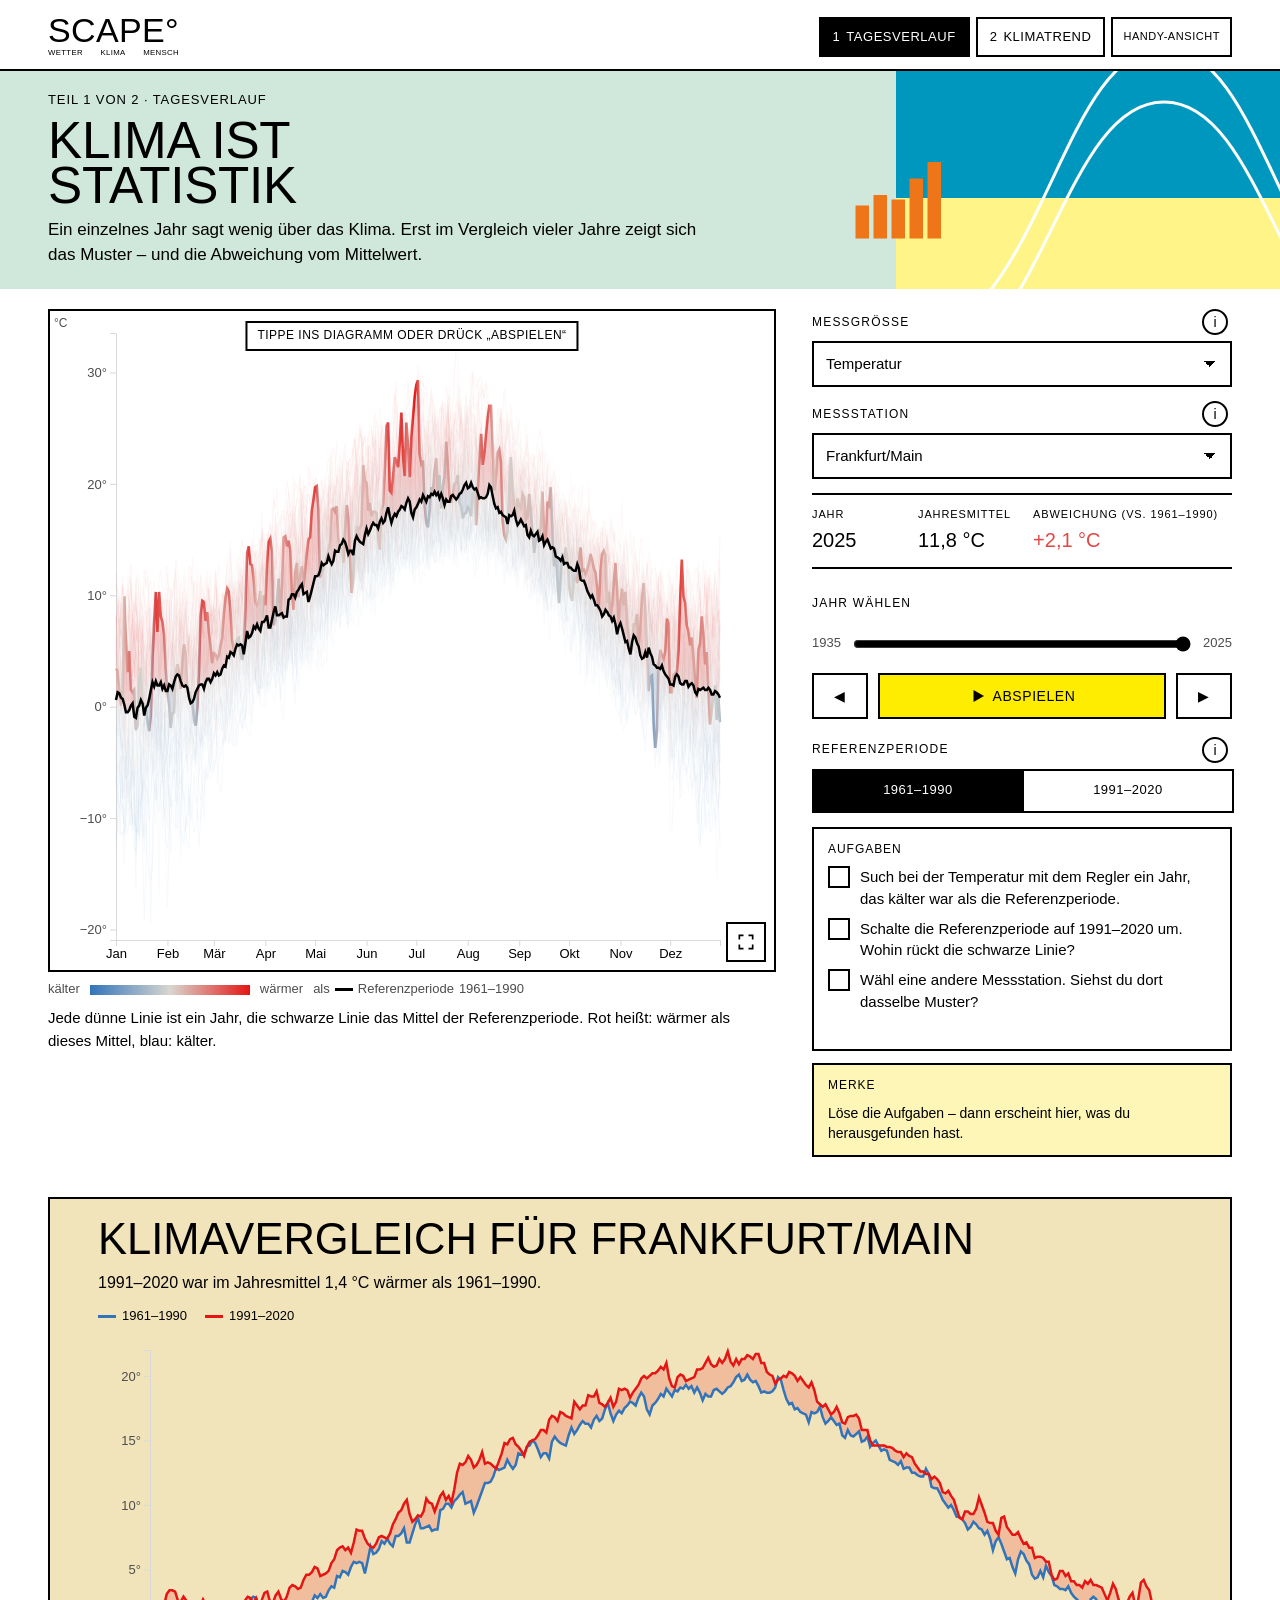
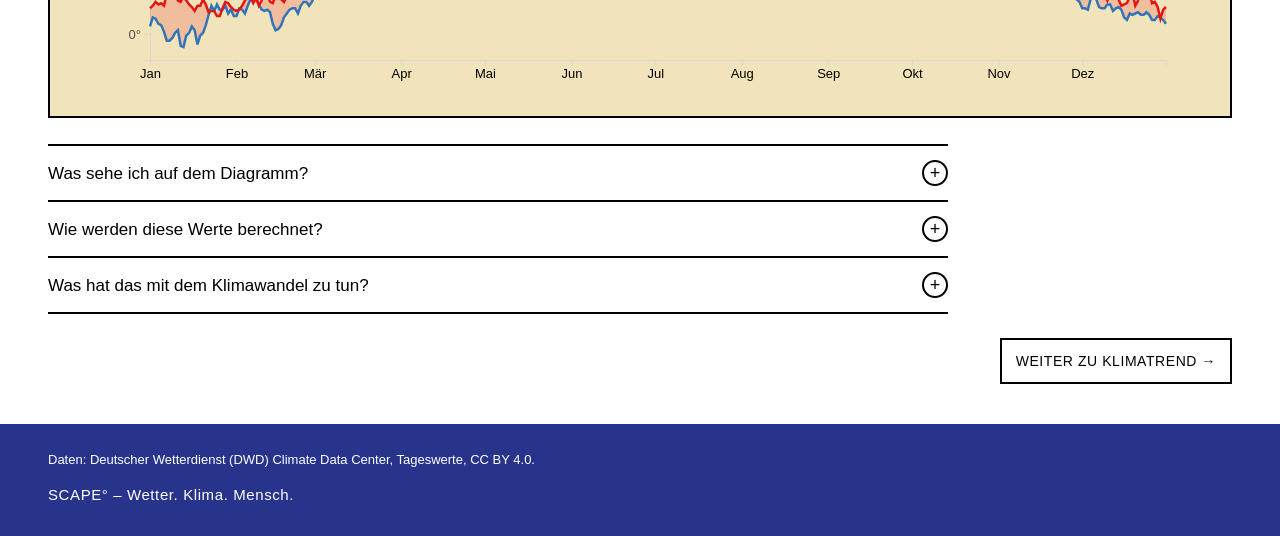
==== docs/index.html @ 887bcc73 "Klima ist Statistik: shared SCAPE° kit, poster site, tasks + Merke, info notes - poster-site skeleto" ====
<!DOCTYPE html>
<html lang="de">
<head>
<meta charset="UTF-8">
<meta name="viewport" content="width=device-width, initial-scale=1, viewport-fit=cover">
<title data-t="daily.pageTitle">Klima ist Statistik</title>
<meta name="description" content="">
<!-- Structure only. Design: theme/ · texts: content/texts.de.js · layout: css/ · behaviour: js/ -->
<script src="js/view.js" data-app="klimastatistik"></script>
<link rel="stylesheet" href="theme/theme.css">
<link rel="stylesheet" href="css/kit.css">
<link rel="stylesheet" href="css/app.css">
</head>
<body>

<header class="top">
  <a class="logo" href="index.html" data-brand="logo"></a>
  <div class="top-right">
    <nav class="nav" data-t-aria="nav.ariaLabel">
      <a href="index.html" aria-current="page"><span class="num">1</span><span data-t="nav.daily"></span></a>
      <a href="trend.html"><span class="num">2</span><span data-t="nav.trend"></span></a>
    </nav>
    <button type="button" class="view-toggle"></button>
  </div>
</header>

<div class="poster small">
  <div class="f f1"></div><div class="f f2"></div><div class="f f3"></div>
  <svg class="l2" viewBox="0 0 120 120" aria-hidden="true">
    <rect x="6" y="70" width="18" height="44" fill="currentColor"/><rect x="30" y="56" width="18" height="58" fill="currentColor"/>
    <rect x="54" y="62" width="18" height="52" fill="currentColor"/><rect x="78" y="34" width="18" height="80" fill="currentColor"/>
    <rect x="102" y="12" width="18" height="102" fill="currentColor"/>
  </svg>
  <svg class="l3" viewBox="0 0 400 400" aria-hidden="true">
    <path d="M0,330 C110,330 120,120 200,120 C280,120 290,330 400,330"/>
    <path d="M0,300 C110,300 120,80 200,80 C280,80 290,300 400,300"/>
  </svg>
  <div class="poster-text">
    <p class="kicker" data-t="daily.kicker"></p>
    <h1 class="headline" data-t-html="daily.headline"></h1>
    <p class="lead" data-t="daily.lead"></p>
  </div>
</div>

<main class="page">
  <div class="lab">
    <div class="lab-pre">
      <div class="field">
        <div class="field-head">
          <label for="variable-select" class="section-label" data-t="pickers.variable"></label>
          <button type="button" class="info" aria-controls="variable-note" data-t-aria="pickers.variableInfoAria"></button>
        </div>
        <select id="variable-select" class="select">
          <option value="temperature" data-t="variables.temperature.label"></option>
          <option value="precipitation" data-t="variables.precipitation.label"></option>
          <option value="sunshine" data-t="variables.sunshine.label"></option>
        </select>
        <div class="info-note" id="variable-note" hidden></div>
      </div>
      <div class="field">
        <div class="field-head">
          <label for="station-select" class="section-label" data-t="pickers.station"></label>
          <button type="button" class="info" aria-controls="station-note" data-t-aria="pickers.stationInfoAria"></button>
        </div>
        <select id="station-select" class="select"></select>
        <div class="info-note" id="station-note" hidden></div>
      </div>

      <div class="readout-grid" aria-live="polite">
        <div><span data-t="daily.year"></span><b id="deviation-year">–</b></div>
        <div><span id="stat-label-mean"></span><b id="deviation-mean">–</b></div>
        <div><span><span data-t="daily.deviation"></span> <span id="deviation-period-label"></span></span><b id="deviation-value">–</b></div>
      </div>
    </div>

    <div class="lab-stage">
      <div class="stage-frame chart-frame" id="stage-frame">
        <svg id="chart" class="chart" role="img"></svg>
        <svg id="chart-bar" class="chart" role="img" hidden></svg>
        <div id="tooltip" class="tooltip" hidden></div>
        <p class="load-error" id="load-error" hidden data-t="loadError"></p>
      </div>
      <div class="legend-row" id="colorbar-row" aria-hidden="true">
        <span class="legend-label" id="legend-label-cold"></span>
        <svg id="legend-gradient" width="160" height="10"></svg>
        <span class="legend-label" id="legend-label-warm"></span>
        <span class="legend-vs">
          <span data-t="daily.legendVs"></span> <span class="line-swatch"></span>
          <span data-t="daily.legendReference"></span> <span id="colorbar-period-label"></span>
        </span>
      </div>
      <div class="legend-row" id="bar-legend-row" aria-hidden="true" hidden>
        <span class="legend-item"><span class="swatch-box" id="bar-legend-year-swatch"></span><span id="bar-legend-year-label"></span></span>
        <span class="legend-item"><span class="swatch-box" id="bar-legend-period-swatch"></span><span id="bar-legend-period-label"></span></span>
      </div>
      <p class="hint" id="chart-hint"></p>
    </div>

    <div class="lab-post">
      <div class="section-label" data-t="timeline.label"></div>
      <div class="timeline">
        <span class="year-bound" id="timeline-year-start">–</span>
        <input type="range" id="year-slider" class="year-slider" min="0" max="0" value="0" step="1" data-t-aria="timeline.sliderAria">
        <span class="year-bound" id="timeline-year-end">–</span>
      </div>
      <div class="btn-row transport">
        <button type="button" class="btn step" id="prev-year-btn" data-t-aria="timeline.prevAria">&#9664;</button>
        <button type="button" class="btn primary play" id="play-btn" data-t-aria="timeline.playAria">
          <svg class="i-play" viewBox="0 0 24 24" aria-hidden="true"><path d="M6 4l14 8-14 8V4z" fill="currentColor"/></svg>
          <svg class="i-stop" viewBox="0 0 24 24" aria-hidden="true"><rect x="6" y="6" width="12" height="12" fill="currentColor"/></svg>
          <span id="play-label" data-t="timeline.play"></span>
        </button>
        <button type="button" class="btn step" id="next-year-btn" data-t-aria="timeline.nextAria">&#9654;</button>
      </div>

      <div class="field">
        <div class="field-head">
          <span class="section-label" data-t="common.referencePeriodLabel"></span>
          <button type="button" class="info" aria-controls="period-note" data-t-aria="common.periodInfoAria"></button>
        </div>
        <div class="seg" id="legend-periods"></div>
        <div class="info-note" id="period-note" hidden data-t-html="common.periodInfo"></div>
      </div>

      <div class="tasks" id="daily-tasks">
        <h3 data-t="daily.tasks.title"></h3>
        <ul>
          <li data-task="cold"><span class="box"></span><span data-t="daily.tasks.cold"></span></li>
          <li data-task="period"><span class="box"></span><span data-t="daily.tasks.period"></span></li>
          <li data-task="station"><span class="box"></span><span data-t="daily.tasks.station"></span></li>
        </ul>
        <p class="status" id="task-status" aria-live="polite"></p>
      </div>
      <div class="merke locked" data-for="daily-tasks">
        <h3 data-t="daily.merke.title"></h3>
        <p data-t="daily.merke.text"></p>
        <span class="locked-note"></span>
      </div>
    </div>
  </div>

  <section class="compare" id="compare">
    <h2 class="h2-short" id="compare-title" data-t="daily.compareTitleDefault"></h2>
    <p class="compare-headline" id="compare-headline"></p>
    <div class="compare-legend" id="compare-legend"></div>
    <svg class="compare-chart" id="compare-chart" role="img" data-t-aria="daily.compareAria"></svg>
  </section>

  <div class="topics">
    <details class="topic"><summary data-t="common.topics.chartTitle"></summary><div class="topic-body" id="topic-chart"></div></details>
    <details class="topic"><summary data-t="common.topics.calcTitle"></summary><div class="topic-body" id="topic-calc"></div></details>
    <details class="topic"><summary data-t="common.topics.climateTitle"></summary><div class="topic-body" id="topic-climate"></div></details>
  </div>

  <div class="next-part"><a class="btn" href="trend.html" data-t="daily.next"></a></div>
</main>

<footer class="foot">
  <p class="sources" data-t="sources"></p>
  <p class="brand-line" data-brand="line"></p>
</footer>

<script src="theme/theme.js"></script>
<script src="content/texts.de.js"></script>
<script src="js/texts.js"></script>
<script src="js/brand.js"></script>
<script src="js/kit.js"></script>
<script src="js/vendor/d3.v7.min.js"></script>
<script src="js/shared.js"></script>
<script src="js/variable-config.js"></script>
<script src="js/spaghetti-plot.js"></script>
<script src="js/monthly-bar-plot.js"></script>
<script src="js/main.js"></script>
</body>
</html>
---- docs/theme/theme.css ----
/* =========================================================================
   THEME – everything that makes this app look like SCAPE°.
   css/kit.css and css/app.css only use the custom properties defined here,
   so another institution changes this file (plus theme.js) and nothing else.

   SCAPE° corporate design (Bureau Mitte), in short:
   * Founders Grotesk only. Headlines very large, light, in caps; labels
     medium weight in caps; running text regular, mixed case.
   * Palette colours only. Strong tones always next to pastels. Text black,
     white on dark fields.
   * Flat: hard-edged rectangular colour fields, no rounded rectangles,
     no shadows, no gradients. Circles and pills belong to the shape
     vocabulary and may be used.
   ========================================================================= */

/* Founders Grotesk (Klim Type Foundry) is commercial and not shipped. It is
   used when installed on the device; otherwise the system fallback applies. */
@font-face { font-family: "Founders Grotesk"; src: local("Founders Grotesk Light"), local("FoundersGrotesk-Light"); font-weight: 300; font-display: swap; }
@font-face { font-family: "Founders Grotesk"; src: local("Founders Grotesk Regular"), local("FoundersGrotesk-Regular"); font-weight: 400; font-display: swap; }
@font-face { font-family: "Founders Grotesk"; src: local("Founders Grotesk Medium"), local("FoundersGrotesk-Medium"); font-weight: 500; font-display: swap; }

:root {
  /* ---- Type ------------------------------------------------------------ */
  --font: "Founders Grotesk", "Helvetica Neue", Inter, Arial, sans-serif;
  --fw-light: 300;      /* big headlines, big numbers, wordmark */
  --fw-regular: 400;    /* running text */
  --fw-medium: 500;     /* labels, buttons, small caps headings, emphasis */
  --caps: uppercase;    /* headlines and labels; "none" for a brand without caps */

  /* ---- Palette (scape-corporate-design, section 4) --------------------- */
  --c-black: #000000;   --c-white: #FFFFFF;
  --c-olive: #726B1E;   --c-sand: #D4BFA3;
  --c-gold: #E09F00;    --c-amber: #F59E24;   --c-yellow: #FFE547;
  --c-yellow-strong: #FFD500;  --c-yellow-bright: #FFED00;  --c-yellow-pastel: #FFF487;  --c-yellow-pale: #FDF6B7;
  --c-rust: #D55117;    --c-orange: #EE7518;  --c-salmon: #EF887F;
  --c-pink: #F8E1E6;    --c-cream: #F2E4BA;
  --c-red: #E41513;     --c-red-2: #E8472E;
  --c-purple: #442683;  --c-purple-2: #523E91; --c-lavender: #E0E5F5; --c-lilac: #C5B8DB;
  --c-green-strong: #00983A; --c-green: #62BA91; --c-green-pale: #B0D8C0;
  --c-mint: #CFE6CE;    --c-pale-green: #D0E8DC;
  --c-cyan: #0097BE;    --c-cyan-2: #44ABCC;  --c-cyan-3: #80C0DA;
  --c-petrol: #1F6C8E;  --c-teal: #007B73;    --c-grey: #AEC4C2;
  --c-navy: #28348B;    --c-blue: #0253A0;    --c-blue-2: #3274BA;
  --c-blue-pale: #98B8DD; --c-ice: #D4EDF8;

  /* ---- Roles ----------------------------------------------------------- */
  --ink: var(--c-black);          /* text, outlines */
  --ink-inverse: var(--c-white);  /* text on dark fields */
  --ink-muted: #4d4d4d;           /* secondary text (8.4:1 on white) */
  --paper: var(--c-white);        /* page background */
  --line: var(--c-black);         /* borders of buttons, cards, frames */
  --line-width: 2px;
  --rule-soft: #d9d9d9;           /* grid lines and axes inside charts only */
  --primary: var(--c-yellow-bright); /* THE main action button */
  --primary-ink: var(--c-black);
  --active: var(--c-black);       /* selected / switched-on state */
  --active-ink: var(--c-white);
  --accent: var(--c-orange);      /* decoration of the current part */
  --accent-pale: var(--c-yellow-pastel); /* hover */
  --merke: var(--c-yellow-pale);  /* "Merke" box */
  --focus: var(--c-cyan);         /* keyboard focus ring */
  --stage-bg: var(--c-cream);     /* behind simulations */

  /* Poster header (CD "Gestaltungsebenen"): background field, two fields on
     the right, a small solid shape and a large cropped outline. Each app
     overrides these with its own signature combination. */
  --f1: var(--c-yellow-pastel);
  --f2: var(--c-orange);
  --f3: var(--c-navy);
  --shape: var(--c-green);
  --outline: var(--c-pink);

  /* Footer */
  --foot-bg: var(--c-navy);
  --foot-ink: var(--c-white);

  /* Shape */
  --radius: 0;                    /* no rounded rectangles in the CD */
  --tap: 44px;                    /* minimum touch target */
}

/* ---- Wordmark ------------------------------------------------------------
   "SCAPE°" with the subtitle spread over the full width of the word.
   The markup comes from theme.js (brand.logoHtml). */
.logo { display: inline-flex; flex-direction: column; color: var(--ink); text-decoration: none; line-height: 1; }
.logo-word { font-family: var(--font); font-weight: var(--fw-light); font-size: var(--logo-size, 40px); letter-spacing: .01em; line-height: .85; white-space: nowrap; }
.logo-sub { display: flex; justify-content: space-between; gap: .5em; margin-top: calc(var(--logo-size, 40px) * .13); font-family: var(--font); font-weight: var(--fw-medium); font-size: calc(var(--logo-size, 40px) * .23); letter-spacing: .04em; text-transform: uppercase; }

/* ---- Klima ist Statistik ---------------------------------------------------- */
:root {
  /* signature combination: pale green, cyan, yellow pastel, orange shape, white outline */
  --f1: var(--c-pale-green); --f2: var(--c-cyan); --f3: var(--c-yellow-pastel);
  --shape: var(--c-orange); --outline: var(--c-white);
  --stage-bg: var(--c-white);          /* behind the charts */
  --panel: var(--c-cream);             /* period comparison section */
  --tooltip-bg: var(--c-black);        /* chart tooltips */
  --tooltip-ink: var(--c-white);
  --tooltip-cold: var(--c-blue-pale);  /* "coldest / least" line in day tooltips */
  --tooltip-warm: var(--c-salmon);     /* "warmest / most" line in day tooltips */
}
---- docs/css/kit.css ----
/* =========================================================================
   SCAPE° app kit – the shared skeleton and components of every app
   (style guide: poster site, buttons, info buttons, Merke box, collapsible
   topics, stage with fullscreen button and first-hint badge, layout).
   Uses only variables from theme/theme.css. Identical in every app;
   app-specific layout goes into css/app.css.

   Phone layout is the base; html[data-view="desktop"] (set by js/view.js
   from the screen width or the header toggle) switches to the desktop
   arrangement: interactive left, controls right.
   ========================================================================= */

*, *::before, *::after { box-sizing: border-box; }
html { -webkit-text-size-adjust: 100%; }
body {
  margin: 0; background: var(--paper); color: var(--ink);
  font-family: var(--font); font-weight: var(--fw-regular); font-size: 17px; line-height: 1.45;
  overflow-x: hidden; -webkit-tap-highlight-color: transparent;
}
h1, h2, h3, p { margin: 0; }
b, strong { font-weight: var(--fw-medium); }
a { color: inherit; }
button, input, select { font: inherit; color: inherit; }
[hidden] { display: none !important; }
:focus-visible { outline: 3px solid var(--focus); outline-offset: 2px; }

:root { --gutter: clamp(16px, 4vw, 48px); --head-h: 76px; }

/* ---------- Header (sticky) ---------------------------------------------- */
.top {
  position: sticky; top: 0; z-index: 30;
  display: flex; flex-wrap: wrap; align-items: flex-end; justify-content: space-between; gap: 12px 20px;
  padding: 16px var(--gutter) 12px; background: var(--paper);
  border-bottom: var(--line-width) solid var(--line); --logo-size: 34px;
}
.top-right { display: flex; flex-wrap: wrap; align-items: center; justify-content: flex-end; gap: 6px; }
.nav { display: flex; flex-wrap: wrap; gap: 6px; }
.nav a, .nav button {
  display: inline-flex; align-items: center; min-height: 40px; padding: 6px 12px;
  border: var(--line-width) solid var(--line); border-radius: var(--radius); background: var(--paper);
  text-decoration: none; font-weight: var(--fw-medium); font-size: 13px; letter-spacing: .04em; text-transform: var(--caps);
  cursor: pointer;
}
.nav .num { font-weight: var(--fw-light); margin-right: 6px; }
.nav [aria-current="page"], .nav [aria-current="true"] { background: var(--active); color: var(--active-ink); }
.view-toggle {
  min-height: 40px; padding: 6px 10px; border: var(--line-width) solid var(--line); background: var(--paper);
  font-weight: var(--fw-medium); font-size: 11px; letter-spacing: .05em; text-transform: var(--caps); cursor: pointer; white-space: nowrap;
}
:root[data-view="mobile"] .top { position: static; }
:root[data-view="mobile"] .top-right:has(.nav) { width: 100%; justify-content: space-between; }
:root[data-view="mobile"] .nav { flex: 1 1 100%; order: 2; }
:root[data-view="mobile"] .nav a, :root[data-view="mobile"] .nav button { flex: 1 1 auto; justify-content: center; padding: 6px 8px; font-size: 12px; }
:root[data-view="mobile"] .view-toggle { margin-left: auto; }

/* ---------- Poster header (three CD layers) ------------------------------ */
.poster { position: relative; overflow: hidden; isolation: isolate; min-height: 280px; padding: 36px var(--gutter) 44px; }
.poster .f { position: absolute; z-index: -3; }
.poster .f1 { inset: 0; background: var(--f1); }
.poster .f2 { top: 0; right: 0; width: 30%; height: 58%; background: var(--f2); }
.poster .f3 { bottom: 0; right: 0; width: 30%; height: 42%; background: var(--f3); }
.poster .l2 { position: absolute; z-index: -2; right: calc(30% - 60px); top: calc(58% - 60px); width: 120px; height: 120px; color: var(--shape); }
.poster .l3 { position: absolute; z-index: -1; right: -12%; top: -40%; width: min(66vw, 700px); height: auto; color: var(--outline); fill: none; stroke: currentColor; stroke-width: 3; pointer-events: none; }
.poster .l3 * { vector-effect: non-scaling-stroke; }
.poster-text { position: relative; max-width: min(66%, 900px); }
.kicker { font-weight: var(--fw-medium); font-size: 13px; letter-spacing: .07em; text-transform: var(--caps); margin-bottom: 12px; }
.headline { font-weight: var(--fw-light); text-transform: var(--caps); font-size: clamp(42px, 8vw, 116px); line-height: .88; letter-spacing: -.005em; margin-bottom: 18px; overflow-wrap: anywhere; hyphens: manual; }
.lead { font-size: clamp(17px, 1.7vw, 20px); max-width: 40em; }
/* slim band: sub-pages, and single-page apps on the desktop */
.poster.small { min-height: 0; padding: 26px var(--gutter) 30px; }
.poster.small .headline { font-size: clamp(36px, 6vw, 84px); margin-bottom: 12px; }
.poster.small .l2 { width: 90px; height: 90px; right: calc(30% - 45px); top: calc(58% - 45px); }
:root[data-view="desktop"] .poster.small { padding: 20px var(--gutter) 22px; }
:root[data-view="desktop"] .poster.small .headline { font-size: clamp(38px, 4vw, 60px); margin-bottom: 10px; }
:root[data-view="desktop"] .poster.small .kicker { margin-bottom: 8px; }
:root[data-view="desktop"] .poster.small .lead { font-size: 17px; }
:root[data-view="desktop"] .poster.small .l3 { top: -60%; width: min(44vw, 540px); }
:root[data-view="mobile"] .poster, :root[data-view="mobile"] .poster.small { min-height: 0; padding: 26px var(--gutter) 96px; }
:root[data-view="mobile"] .poster-text { max-width: 100%; }
:root[data-view="mobile"] .poster .f2 { top: auto; bottom: 0; left: 0; right: auto; width: 58%; height: 70px; }
:root[data-view="mobile"] .poster .f3 { bottom: 0; right: 0; width: 42%; height: 70px; }
:root[data-view="mobile"] .poster .l2 { right: auto; left: calc(58% - 40px); top: auto; bottom: 28px; width: 80px; height: 80px; }
:root[data-view="mobile"] .poster .l3 { width: 150vw; right: -70%; top: -20%; }

/* ---------- Page body ---------------------------------------------------- */
.page { padding: 20px var(--gutter) 40px; max-width: 1400px; margin: 0 auto; }
.section-label { font-weight: var(--fw-medium); font-size: 12px; letter-spacing: .1em; text-transform: var(--caps); margin: 18px 0 8px; }
.section-label:first-child { margin-top: 0; }
.h2-short { font-weight: var(--fw-light); text-transform: var(--caps); font-size: clamp(30px, 3.4vw, 46px); line-height: .92; margin: 0 0 12px; }
.h2-question { font-weight: var(--fw-medium); font-size: clamp(22px, 2.4vw, 30px); line-height: 1.15; margin: 0 0 12px; }
p.text { font-size: 16px; line-height: 1.55; max-width: 46em; margin: 0 0 12px; }

/* ---------- Lab: interactive + controls ----------------------------------
   Phone: pre (selection) → stage → post (controls, hint, tasks, Merke).
   Desktop: stage on the left, sized to the screen; pre + post on the right. */
.lab { display: grid; grid-template-columns: minmax(0, 1fr); grid-template-areas: "pre" "stage" "post"; gap: 12px 36px; align-items: start; }
.lab-pre { grid-area: pre; min-width: 0; }
.lab-stage { grid-area: stage; min-width: 0; }
.lab-post { grid-area: post; min-width: 0; }
:root[data-view="desktop"] .lab {
  grid-template-columns: minmax(0, 1fr) minmax(320px, 420px);
  grid-template-areas: "stage pre" "stage post";
  grid-template-rows: auto 1fr;
}
:root[data-view="desktop"] .lab-stage { position: sticky; top: calc(var(--head-h) + 12px); }
/* a square stage that fits the screen on the desktop */
.stage-frame.square { aspect-ratio: 1 / 1; }
:root[data-view="desktop"] .stage-frame.fit { width: min(100%, calc(100svh - var(--head-h) - var(--fit-offset, 230px))); min-width: 360px; margin: 0 auto; }

/* ---------- Stage frame, fullscreen button, first-hint badge ------------- */
.stage-frame { position: relative; border: var(--line-width) solid var(--line); background: var(--stage-bg); }
.stage-frame > canvas { display: block; width: 100%; height: 100%; }
.fs-btn {
  position: absolute; right: 8px; bottom: 8px; z-index: 6; width: 40px; height: 40px; padding: 0;
  display: flex; align-items: center; justify-content: center;
  border: var(--line-width) solid var(--line); background: var(--paper); cursor: pointer;
}
.fs-btn svg { width: 20px; height: 20px; fill: none; stroke: currentColor; stroke-width: 2; }
.fs-btn .exit { display: none; }
.stage-frame.is-full .fs-btn .enter, .stage-frame:fullscreen .fs-btn .enter { display: none; }
.stage-frame.is-full .fs-btn .exit, .stage-frame:fullscreen .fs-btn .exit { display: block; }
/* fallback where the Fullscreen API is missing (iPhone): fill the window */
.stage-frame.is-full { position: fixed; inset: 0; z-index: 1000; width: auto !important; height: auto !important; aspect-ratio: auto !important; border: 0; margin: 0 !important; }
.stage-frame:fullscreen { width: 100% !important; height: 100% !important; aspect-ratio: auto !important; border: 0; }
.hint-badge {
  position: absolute; left: 50%; top: 10px; transform: translateX(-50%); z-index: 5; max-width: calc(100% - 20px);
  background: var(--paper); border: var(--line-width) solid var(--line); padding: 5px 10px;
  font-weight: var(--fw-medium); font-size: 12px; letter-spacing: .04em; text-transform: var(--caps); text-align: center; line-height: 1.3;
  pointer-events: none; animation: badge-pulse 1.1s ease-in-out infinite;
}
@keyframes badge-pulse { 0%, 100% { background: var(--paper); } 50% { background: var(--primary); } }
@media (prefers-reduced-motion: reduce) { .hint-badge { animation: none; background: var(--primary); } }

/* ---------- Buttons & controls ------------------------------------------- */
.controls { display: flex; flex-wrap: wrap; gap: 8px 12px; align-items: center; margin-bottom: 10px; }
.btn {
  display: inline-flex; align-items: center; justify-content: center; gap: 6px; min-height: 46px; padding: 8px 14px;
  border: var(--line-width) solid var(--line); border-radius: var(--radius); background: var(--paper); color: var(--ink);
  font-weight: var(--fw-medium); font-size: 14px; letter-spacing: .04em; text-transform: var(--caps); text-decoration: none;
  cursor: pointer; user-select: none; -webkit-user-select: none; touch-action: manipulation;
}
.btn:disabled { opacity: .4; cursor: default; }
.btn.primary { background: var(--primary); color: var(--primary-ink); }
.btn[aria-pressed="true"], .btn.active { background: var(--active); color: var(--active-ink); }
.btn.obj[aria-pressed="true"], .btn.obj.active { background: var(--obj); border-color: var(--obj); color: var(--ink-inverse); }
.btn .sub { display: block; font-size: 11px; font-weight: var(--fw-regular); text-transform: none; letter-spacing: 0; }
.btn svg { width: 18px; height: 18px; flex: none; }
.btn.big { min-height: 58px; font-size: 15px; padding: 10px 18px; }
:root[data-view="desktop"] .btn:not(.primary):not([aria-pressed="true"]):not(.active):not(:disabled):hover { background: var(--accent-pale); }
.btn-row { display: flex; gap: 10px; }
.btn-row > .btn { flex: 1; }
.seg { display: flex; flex-wrap: wrap; }
.seg .btn { margin-right: calc(-1 * var(--line-width)); }
.range { display: flex; align-items: center; gap: 12px; flex: 1 1 300px; min-height: 46px; }
.range label, .range .label { font-weight: var(--fw-medium); font-size: 13px; letter-spacing: .04em; text-transform: var(--caps); white-space: nowrap; min-width: 7em; }
.range input[type="range"] { flex: 1; min-width: 0; accent-color: var(--active); height: 32px; }
.range output { font-weight: var(--fw-medium); font-size: 14px; min-width: 5.4em; text-align: right; white-space: nowrap; }
:root[data-view="desktop"] .lab .range { flex-basis: 100%; }
:root[data-view="mobile"] .range { flex-wrap: wrap; gap: 4px 12px; }
:root[data-view="mobile"] .controls .btn { flex: 1 1 auto; }
.readout { font-weight: var(--fw-medium); font-size: 14px; letter-spacing: .04em; text-transform: var(--caps); min-height: 1.5em; margin: 6px 0; }
.readout-grid { display: flex; flex-wrap: wrap; gap: 10px 22px; padding: 12px 0; margin: 10px 0 14px; border-top: var(--line-width) solid var(--line); border-bottom: var(--line-width) solid var(--line); }
.readout-grid > div { font-size: 11px; font-weight: var(--fw-medium); letter-spacing: .08em; text-transform: var(--caps); }
.readout-grid b { display: block; margin-top: 3px; font-size: 20px; font-weight: var(--fw-light); letter-spacing: 0; text-transform: none; }
.hint { font-size: 15px; line-height: 1.5; margin: 8px 0 12px; max-width: 46em; }

/* ---------- Info button ("i" in a circle) + inline note ------------------ */
.info {
  flex: none; display: inline-flex; align-items: center; justify-content: center;
  width: 26px; height: 26px; padding: 0; margin: 0 4px; vertical-align: middle;
  border: var(--line-width) solid var(--line); border-radius: 50%; background: var(--paper); color: var(--ink);
  font-weight: var(--fw-medium); font-size: 14px; font-style: normal; line-height: 1; text-transform: none; cursor: pointer;
}
.info[aria-expanded="true"] { background: var(--active); color: var(--active-ink); }
.info-note { border-left: 4px solid var(--line); background: var(--merke); padding: 10px 12px; margin: 6px 0 12px; font-size: 14px; line-height: 1.5; }
.info-note p + p { margin-top: 6px; }

/* ---------- Tasks + Merke box --------------------------------------------- */
.tasks { border: var(--line-width) solid var(--line); padding: 12px 14px; margin: 12px 0; }
.tasks h3, .merke h3 { font-weight: var(--fw-medium); font-size: 12px; letter-spacing: .08em; text-transform: var(--caps); margin-bottom: 8px; }
.tasks ul { list-style: none; margin: 0; padding: 0; display: flex; flex-direction: column; gap: 8px; }
.tasks li { display: grid; grid-template-columns: 24px 1fr; gap: 8px; font-size: 15px; align-items: start; }
.tasks .box { width: 22px; height: 22px; border: var(--line-width) solid var(--line); background: var(--paper); display: flex; align-items: center; justify-content: center; font-size: 14px; font-weight: var(--fw-medium); }
.tasks li.done .box { background: var(--active); color: var(--active-ink); }
.tasks li.done .box::after { content: "✓"; }
.tasks .status { margin-top: 8px; font-weight: var(--fw-medium); font-size: 13px; letter-spacing: .04em; text-transform: var(--caps); min-height: 1.3em; }
.merke { background: var(--merke); border: var(--line-width) solid var(--line); padding: 12px 14px; margin: 12px 0; }
.merke p { font-size: 16px; line-height: 1.45; }
.merke.locked p { display: none; }
.merke .locked-note { display: none; font-size: 14px; }
.merke.locked .locked-note { display: block; }

/* ---------- Collapsible topics -------------------------------------------- */
.topics { margin: 26px 0 10px; max-width: 900px; }
details.topic { border-top: var(--line-width) solid var(--line); }
details.topic:last-of-type { border-bottom: var(--line-width) solid var(--line); }
details.topic > summary {
  list-style: none; cursor: pointer; display: flex; align-items: center; justify-content: space-between; gap: 12px;
  padding: 14px 0; font-weight: var(--fw-medium); font-size: 17px; line-height: 1.25;
}
details.topic > summary::-webkit-details-marker { display: none; }
details.topic > summary::after { content: "+"; flex: none; width: 26px; height: 26px; border: var(--line-width) solid var(--line); border-radius: 50%; display: flex; align-items: center; justify-content: center; font-size: 18px; line-height: 1; }
details.topic[open] > summary::after { content: "−"; background: var(--active); color: var(--active-ink); }
.topic-body { padding: 0 0 16px; }
.topic-body p { font-size: 15.5px; line-height: 1.6; margin: 0 0 12px; max-width: 46em; }
.topic-body h3 { font-weight: var(--fw-medium); font-size: 16px; margin: 14px 0 8px; }
.topic-body ol, .topic-body ul { padding-left: 22px; margin: 0 0 12px; }
.topic-body li { font-size: 15.5px; line-height: 1.55; margin-bottom: 6px; }

/* ---------- Strip of many items + pager ----------------------------------- */
.strip { display: flex; overflow-x: auto; border-top: var(--line-width) solid var(--line); border-bottom: var(--line-width) solid var(--line); scrollbar-width: thin; background: var(--paper); }
.strip a, .strip button { flex: 0 0 auto; display: flex; align-items: center; gap: 8px; min-height: 44px; padding: 6px 12px; border: 0; border-right: var(--line-width) solid var(--line); background: var(--paper); text-decoration: none; font-weight: var(--fw-medium); font-size: 12.5px; letter-spacing: .05em; text-transform: var(--caps); white-space: nowrap; cursor: pointer; }
.strip [aria-current="true"], .strip [aria-pressed="true"] { background: var(--active); color: var(--active-ink); }
.pager { display: grid; grid-template-columns: minmax(0, 1fr) auto minmax(0, 1fr); gap: 8px; margin-top: 24px; }
.pager .btn { min-height: 54px; min-width: 0; }
.pager .prev { justify-content: flex-start; }
.pager .next { justify-content: flex-end; }
.pager .t { overflow: hidden; text-overflow: ellipsis; white-space: nowrap; }
.next-part { display: flex; justify-content: flex-end; margin: 24px 0 0; }
:root[data-view="mobile"] .pager { grid-template-columns: minmax(0, 1fr) minmax(0, 1fr); }
:root[data-view="mobile"] .pager .home { grid-column: 1 / -1; order: -1; }

/* ---------- Stepper (steps inside one simulation) ------------------------- */
.stepper { list-style: none; margin: 0 0 12px; padding: 0; display: grid; grid-template-columns: repeat(auto-fit, minmax(110px, 1fr)); gap: 6px; }
.stepper button { width: 100%; min-height: 44px; border: var(--line-width) solid var(--line); background: var(--paper); font-weight: var(--fw-medium); font-size: 13px; text-align: left; padding: 8px 10px; cursor: pointer; }
.stepper button.done { background: var(--accent-pale); }
.stepper button[aria-current="step"] { background: var(--active); color: var(--active-ink); }
:root[data-view="desktop"] .lab .stepper { grid-template-columns: 1fr; }

/* ---------- Footer -------------------------------------------------------- */
.foot { background: var(--foot-bg); color: var(--foot-ink); padding: 26px var(--gutter) 30px; }
.foot .sources { font-size: 13px; line-height: 1.5; max-width: 60em; margin-bottom: 14px; }
.foot .brand-line { font-weight: var(--fw-medium); font-size: 15px; letter-spacing: .04em; }
.dev-link { display: inline-block; margin-top: 10px; border: 0; background: none; padding: 4px 0; color: inherit; font-size: 11px; opacity: .3; cursor: pointer; }

/* ---------- Tables, chips, misc ------------------------------------------- */
.chip { display: inline-flex; align-items: center; gap: 6px; padding: 4px 10px; border: var(--line-width) solid var(--line); font-weight: var(--fw-medium); font-size: 12px; letter-spacing: .04em; text-transform: var(--caps); }
.muted { color: var(--ink-muted); }
.sr-only { position: absolute; width: 1px; height: 1px; overflow: hidden; clip: rect(0 0 0 0); white-space: nowrap; }
---- docs/css/app.css ----
/* Klima ist Statistik – layout only (theme variables from theme/theme.css,
   shared components from css/kit.css). Both pages use this file. */

/* ---- pickers and labelled groups (right column on the desktop) ---- */
.field { margin: 0 0 14px; }
.field-head { display: flex; align-items: center; justify-content: space-between; gap: 8px; margin-bottom: 6px; }
.field-head .section-label { margin: 0; }
.select {
  appearance: none; -webkit-appearance: none; width: 100%; min-height: 46px; padding: 8px 40px 8px 12px;
  border: var(--line-width) solid var(--line); border-radius: var(--radius); background-color: var(--paper); color: var(--ink);
  background-image: linear-gradient(45deg, transparent 50%, currentColor 50%), linear-gradient(135deg, currentColor 50%, transparent 50%);
  background-position: calc(100% - 20px) 50%, calc(100% - 14px) 50%; background-size: 6px 6px; background-repeat: no-repeat;
  font-weight: var(--fw-medium); font-size: 15px; cursor: pointer; text-overflow: ellipsis;
}
:root[data-view="desktop"] .select:hover { background-color: var(--accent-pale); }
.seg .btn { flex: 1 1 auto; min-height: 44px; padding: 6px 10px; font-size: 13px; font-variant-numeric: tabular-nums; }

/* station facts inside the info note */
.facts { display: grid; grid-template-columns: auto 1fr; margin: 6px 0 0; }
.facts dt, .facts dd { padding: 4px 0; border-bottom: 1px solid var(--rule-soft); }
.facts dt { padding-right: 14px; color: var(--ink-muted); }
.facts dd { margin: 0; text-align: right; font-weight: var(--fw-medium); font-variant-numeric: tabular-nums; }

/* readout: year, value, deviation */
.readout-grid { gap: 10px 22px; margin-top: 4px; }
.readout-grid b { font-variant-numeric: tabular-nums; min-width: 4.2em; }

/* ---- the chart: a wide stage (time series) ---- */
.chart-frame { background: var(--stage-bg); }
.chart-pane { position: relative; }
.chart { display: block; width: 100%; height: clamp(300px, 52svh, 440px); touch-action: pan-y; }
:root[data-view="desktop"] .chart { height: clamp(380px, calc(100svh - var(--head-h) - 170px), 760px); }
.stage-frame:fullscreen .chart-pane, .stage-frame.is-full .chart-pane { height: 100%; }
.stage-frame:fullscreen .chart, .stage-frame.is-full .chart { height: 100%; }
.stage-frame:fullscreen, .stage-frame.is-full { background: var(--stage-bg); }
.load-error { position: absolute; inset: 0; display: flex; align-items: center; justify-content: center; padding: 24px; text-align: center; font-size: 15px; background: var(--paper); }

.tooltip {
  position: absolute; z-index: 7; pointer-events: none; max-width: 230px;
  background: var(--tooltip-bg); color: var(--tooltip-ink); padding: 8px 10px;
  font-size: 13px; line-height: 1.4; font-variant-numeric: tabular-nums;
}
.tooltip b { font-weight: var(--fw-medium); }
.tooltip .tt-cold { color: var(--tooltip-cold); }
.tooltip .tt-warm { color: var(--tooltip-warm); }

/* legends under the chart and above the comparison */
.legend-row { display: flex; flex-wrap: wrap; align-items: center; gap: 6px 10px; margin: 8px 0 0; font-size: 13px; color: var(--ink-muted); }
#legend-gradient { display: block; }
.legend-vs { display: inline-flex; align-items: center; gap: 5px; white-space: nowrap; }
.line-swatch { display: inline-block; width: 18px; border-top: 3px solid var(--ink); }
.legend-item { display: inline-flex; align-items: center; gap: 6px; }
.swatch-box { display: inline-block; width: 12px; height: 12px; background: currentColor; }
.swatch-line { display: inline-block; width: 18px; border-top: 3px solid currentColor; }
#bar-legend-row { gap: 6px 18px; }

/* ---- timeline: slider, step buttons, play ---- */
.timeline { display: flex; align-items: center; gap: 10px; min-height: 46px; }
.year-bound { flex: none; font-size: 13px; color: var(--ink-muted); font-variant-numeric: tabular-nums; }
.year-slider { flex: 1; min-width: 0; height: 32px; accent-color: var(--active); }
.transport { margin: 6px 0 18px; }
.transport .step { flex: 0 0 56px; font-size: 14px; }
.transport .play { flex: 1; }
.play svg { width: 18px; height: 18px; }
.play .i-stop, .play.playing .i-play { display: none; }
.play.playing .i-stop { display: block; }

/* ---- chart internals (SVG drawn by js/*-plot.js) ---- */
.axis text { fill: var(--ink-muted); font-family: var(--font); font-size: 12px; font-variant-numeric: tabular-nums; }
.axis path, .axis line { stroke: var(--rule-soft); }
.axis.month-axis text { fill: var(--ink); font-weight: var(--fw-medium); }
.axis-unit-label { fill: var(--ink-muted); font-family: var(--font); font-size: 12px; font-weight: var(--fw-medium); }
:root[data-view="desktop"] .axis text { font-size: 13px; }

.month-group-overlay, .trend-bar-overlay { fill: transparent; cursor: pointer; }
.year-strand { fill: none; stroke-width: 1.1; opacity: .27; transition: opacity .2s ease, stroke-width .2s ease; }
.year-strand.dimmed { opacity: .043; }
.year-strand.highlighted { opacity: 1; stroke-width: 2.6; }
.anomaly-area { pointer-events: none; opacity: .16; }
.period-line { fill: none; stroke-width: 2.5; stroke: var(--ink); }
.zero-line { stroke: var(--ink-muted); stroke-width: 1; stroke-dasharray: 3 3; opacity: .7; }
.trend-line { stroke: var(--ink); stroke-width: 2.5; }
.day-guide { stroke: var(--ink); stroke-width: 1; stroke-dasharray: 3 3; opacity: .4; pointer-events: none; }
.dist-ref-area { fill: var(--ink-muted); opacity: .08; stroke: none; }
.dist-ref-line { fill: none; stroke: var(--ink-muted); stroke-width: 2; stroke-dasharray: 5 4; }
.dist-year-area { opacity: .85; }
.dist-year-line { fill: none; stroke: var(--ink); stroke-width: 2.5; }
.dist-mean-line { stroke: var(--ink); stroke-width: 1.5; stroke-dasharray: 1 3; stroke-linecap: round; opacity: .8; }
.dist-mean-label { fill: var(--ink); font-family: var(--font); font-size: 12px; font-weight: var(--fw-medium); }

/* year over the distribution chart */
.distribution-year-badge { position: absolute; top: 10px; right: 14px; text-align: right; pointer-events: none; }
.distribution-year-badge .num { display: block; font-weight: var(--fw-light); font-size: clamp(30px, 6vw, 44px); line-height: 1; font-variant-numeric: tabular-nums; }
.distribution-year-badge .sub { display: block; margin-top: 4px; font-size: 12px; font-weight: var(--fw-medium); letter-spacing: .04em; text-transform: var(--caps); color: var(--ink-muted); }

/* ---- period comparison (full width below the lab) ---- */
.compare { margin: 28px 0 0; padding: 20px var(--gutter) 22px; background: var(--panel); border: var(--line-width) solid var(--line); }
:root[data-view="mobile"] .compare { margin-inline: calc(-1 * var(--gutter)); border-left: 0; border-right: 0; }
.compare-headline { font-size: 16px; line-height: 1.5; max-width: 46em; margin: 0 0 12px; }
.compare-headline strong { font-weight: var(--fw-medium); }
.compare-legend { display: flex; flex-wrap: wrap; gap: 6px 18px; margin-bottom: 8px; font-size: 13px; font-variant-numeric: tabular-nums; }
.compare-chart { display: block; width: 100%; }

.next-part.back { justify-content: flex-start; }
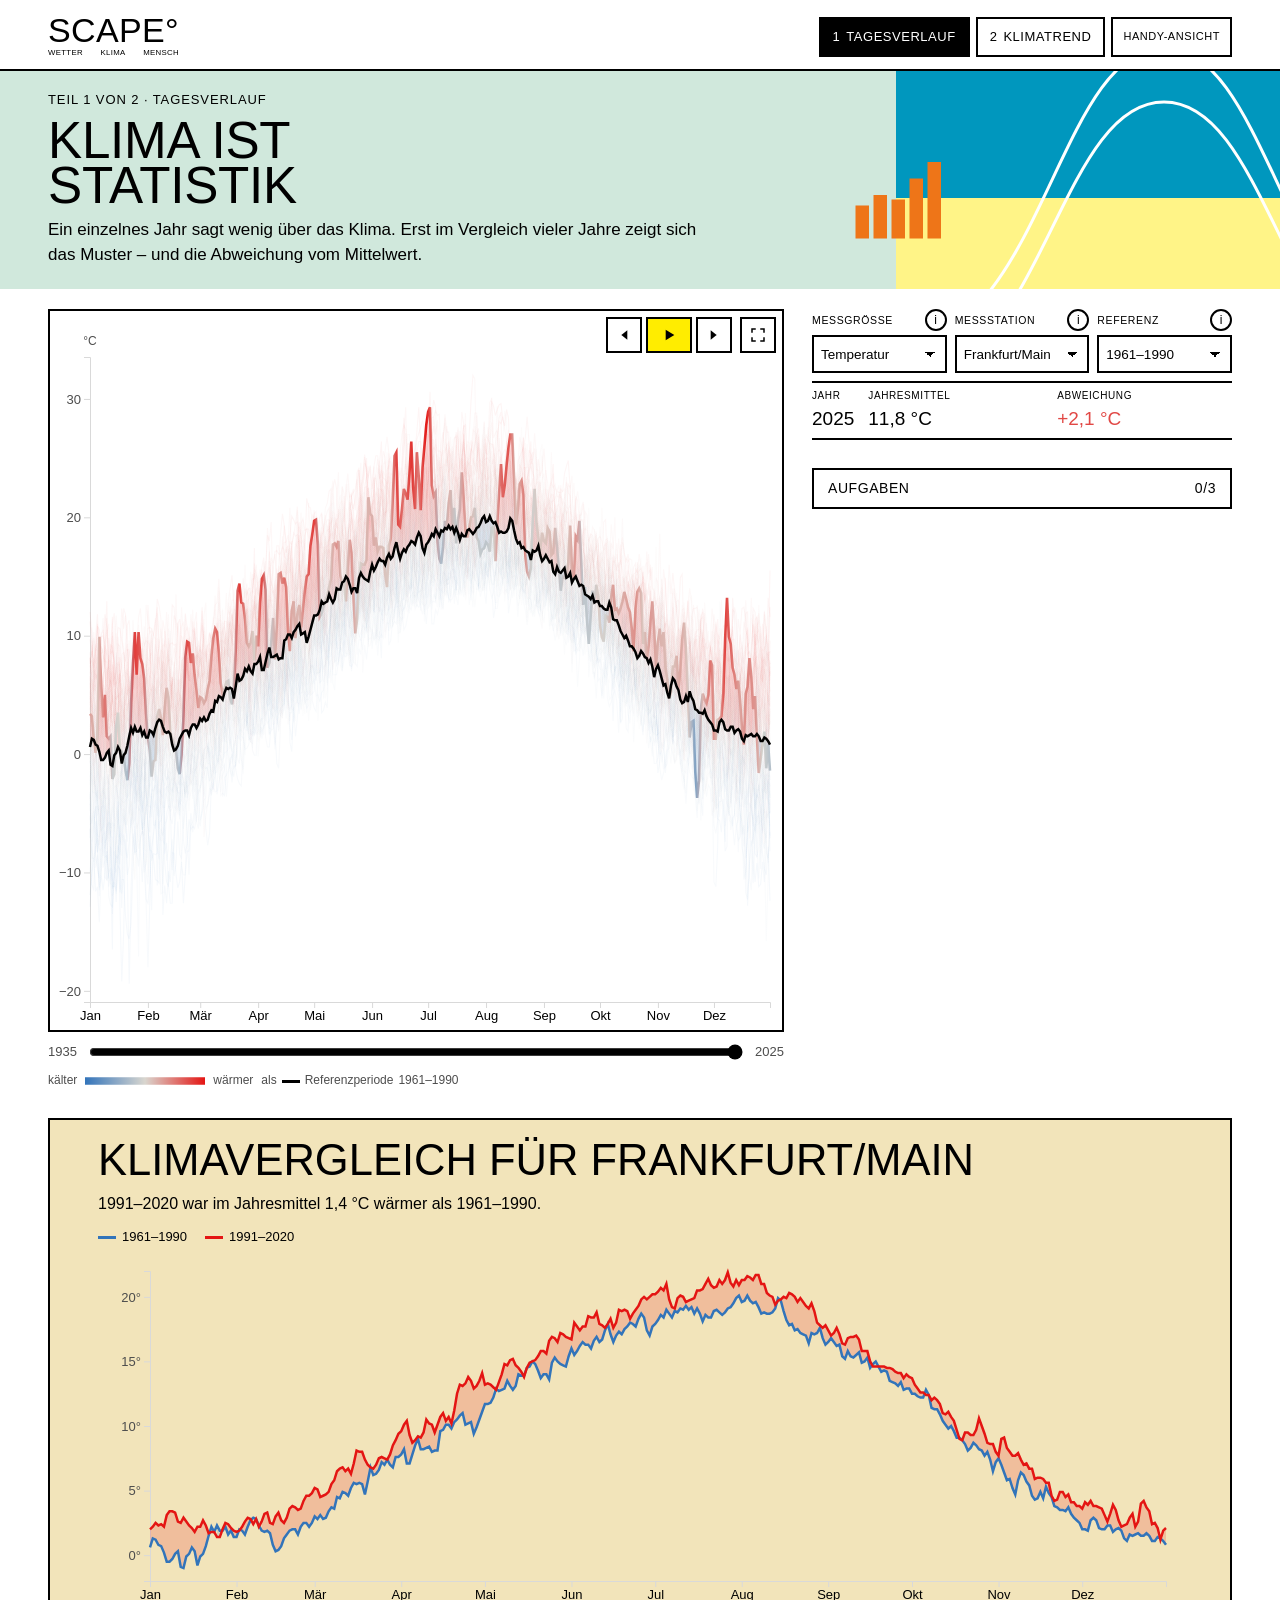
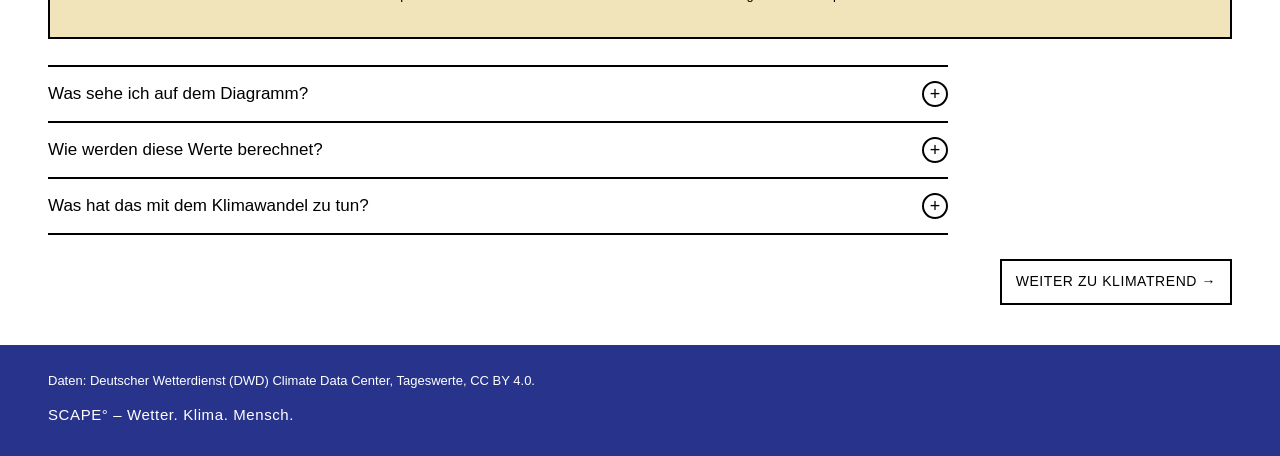
==== commit e301b2e8: "Compact lab: controls in the chart, three pickers in a row, tasks as a quiz - Variable, station and " ====
--- a/docs/index.html
+++ b/docs/index.html
@@ -45,44 +45,67 @@
 <main class="page">
   <div class="lab">
     <div class="lab-pre">
-      <div class="field">
-        <div class="field-head">
-          <label for="variable-select" class="section-label" data-t="pickers.variable"></label>
-          <button type="button" class="info" aria-controls="variable-note" data-t-aria="pickers.variableInfoAria"></button>
+      <div class="pickers">
+        <div class="pick">
+          <div class="pick-head">
+            <label for="variable-select" class="section-label" data-t="pickers.variable"></label>
+            <button type="button" class="info" aria-controls="variable-note" data-t-aria="pickers.variableInfoAria"></button>
+          </div>
+          <select id="variable-select" class="select">
+            <option value="temperature" data-t="variables.temperature.label"></option>
+            <option value="precipitation" data-t="variables.precipitation.label"></option>
+            <option value="sunshine" data-t="variables.sunshine.label"></option>
+          </select>
         </div>
-        <select id="variable-select" class="select">
-          <option value="temperature" data-t="variables.temperature.label"></option>
-          <option value="precipitation" data-t="variables.precipitation.label"></option>
-          <option value="sunshine" data-t="variables.sunshine.label"></option>
-        </select>
-        <div class="info-note" id="variable-note" hidden></div>
+        <div class="pick">
+          <div class="pick-head">
+            <label for="station-select" class="section-label" data-t="pickers.station"></label>
+            <button type="button" class="info" aria-controls="station-note" data-t-aria="pickers.stationInfoAria"></button>
+          </div>
+          <select id="station-select" class="select"></select>
+        </div>
+        <div class="pick">
+          <div class="pick-head">
+            <label for="period-select" class="section-label" data-t="common.referencePeriodShort"></label>
+            <button type="button" class="info" aria-controls="period-note" data-t-aria="common.periodInfoAria"></button>
+          </div>
+          <select id="period-select" class="select"></select>
+        </div>
       </div>
-      <div class="field">
-        <div class="field-head">
-          <label for="station-select" class="section-label" data-t="pickers.station"></label>
-          <button type="button" class="info" aria-controls="station-note" data-t-aria="pickers.stationInfoAria"></button>
-        </div>
-        <select id="station-select" class="select"></select>
-        <div class="info-note" id="station-note" hidden></div>
-      </div>
+      <div class="info-note" id="variable-note" hidden></div>
+      <div class="info-note" id="station-note" hidden></div>
+      <div class="info-note" id="period-note" hidden data-t-html="common.periodInfo"></div>
 
       <div class="readout-grid" aria-live="polite">
         <div><span data-t="daily.year"></span><b id="deviation-year">–</b></div>
         <div><span id="stat-label-mean"></span><b id="deviation-mean">–</b></div>
-        <div><span><span data-t="daily.deviation"></span> <span id="deviation-period-label"></span></span><b id="deviation-value">–</b></div>
+        <div><span data-t="daily.deviation"></span><b id="deviation-value">–</b></div>
       </div>
     </div>
 
     <div class="lab-stage">
       <div class="stage-frame chart-frame" id="stage-frame">
+        <div class="stage-tools">
+          <button type="button" class="tool" id="prev-year-btn" data-t-aria="timeline.prevAria"><svg viewBox="0 0 24 24" aria-hidden="true"><path d="M17 5L8 12l9 7V5z"/></svg></button>
+          <button type="button" class="tool play pulse" id="play-btn" data-t-aria="timeline.playAria">
+            <svg class="i-play" viewBox="0 0 24 24" aria-hidden="true"><path d="M7 4l13 8-13 8V4z"/></svg>
+            <svg class="i-stop" viewBox="0 0 24 24" aria-hidden="true"><rect x="6" y="6" width="12" height="12"/></svg>
+          </button>
+          <button type="button" class="tool" id="next-year-btn" data-t-aria="timeline.nextAria"><svg viewBox="0 0 24 24" aria-hidden="true"><path d="M7 5l9 7-9 7V5z"/></svg></button>
+        </div>
         <svg id="chart" class="chart" role="img"></svg>
         <svg id="chart-bar" class="chart" role="img" hidden></svg>
         <div id="tooltip" class="tooltip" hidden></div>
         <p class="load-error" id="load-error" hidden data-t="loadError"></p>
       </div>
+      <div class="timeline">
+        <span class="year-bound" id="timeline-year-start">–</span>
+        <input type="range" id="year-slider" class="year-slider" min="0" max="0" value="0" step="1" data-t-aria="timeline.sliderAria">
+        <span class="year-bound" id="timeline-year-end">–</span>
+      </div>
       <div class="legend-row" id="colorbar-row" aria-hidden="true">
         <span class="legend-label" id="legend-label-cold"></span>
-        <svg id="legend-gradient" width="160" height="10"></svg>
+        <svg id="legend-gradient" width="120" height="10"></svg>
         <span class="legend-label" id="legend-label-warm"></span>
         <span class="legend-vs">
           <span data-t="daily.legendVs"></span> <span class="line-swatch"></span>
@@ -93,51 +116,23 @@
         <span class="legend-item"><span class="swatch-box" id="bar-legend-year-swatch"></span><span id="bar-legend-year-label"></span></span>
         <span class="legend-item"><span class="swatch-box" id="bar-legend-period-swatch"></span><span id="bar-legend-period-label"></span></span>
       </div>
-      <p class="hint" id="chart-hint"></p>
     </div>
 
     <div class="lab-post">
-      <div class="section-label" data-t="timeline.label"></div>
-      <div class="timeline">
-        <span class="year-bound" id="timeline-year-start">–</span>
-        <input type="range" id="year-slider" class="year-slider" min="0" max="0" value="0" step="1" data-t-aria="timeline.sliderAria">
-        <span class="year-bound" id="timeline-year-end">–</span>
-      </div>
-      <div class="btn-row transport">
-        <button type="button" class="btn step" id="prev-year-btn" data-t-aria="timeline.prevAria">&#9664;</button>
-        <button type="button" class="btn primary play" id="play-btn" data-t-aria="timeline.playAria">
-          <svg class="i-play" viewBox="0 0 24 24" aria-hidden="true"><path d="M6 4l14 8-14 8V4z" fill="currentColor"/></svg>
-          <svg class="i-stop" viewBox="0 0 24 24" aria-hidden="true"><rect x="6" y="6" width="12" height="12" fill="currentColor"/></svg>
-          <span id="play-label" data-t="timeline.play"></span>
-        </button>
-        <button type="button" class="btn step" id="next-year-btn" data-t-aria="timeline.nextAria">&#9654;</button>
-      </div>
-
-      <div class="field">
-        <div class="field-head">
-          <span class="section-label" data-t="common.referencePeriodLabel"></span>
-          <button type="button" class="info" aria-controls="period-note" data-t-aria="common.periodInfoAria"></button>
-        </div>
-        <div class="seg" id="legend-periods"></div>
-        <div class="info-note" id="period-note" hidden data-t-html="common.periodInfo"></div>
-      </div>
-
-      <div class="tasks" id="daily-tasks">
-        <h3 data-t="daily.tasks.title"></h3>
-        <ul>
-          <li data-task="cold"><span class="box"></span><span data-t="daily.tasks.cold"></span></li>
-          <li data-task="period"><span class="box"></span><span data-t="daily.tasks.period"></span></li>
-          <li data-task="station"><span class="box"></span><span data-t="daily.tasks.station"></span></li>
-        </ul>
-        <p class="status" id="task-status" aria-live="polite"></p>
-      </div>
-      <div class="merke locked" data-for="daily-tasks">
-        <h3 data-t="daily.merke.title"></h3>
-        <p data-t="daily.merke.text"></p>
-        <span class="locked-note"></span>
-      </div>
+      <button type="button" class="btn tasks-open" id="tasks-open" aria-haspopup="dialog" aria-controls="tasks-dialog">
+        <span data-t="quiz.open"></span> <span class="quiz-progress" id="quiz-progress"></span>
+      </button>
     </div>
   </div>
+
+  <dialog class="quiz-dialog" id="tasks-dialog" aria-labelledby="tasks-title">
+    <div class="quiz-head">
+      <h2 id="tasks-title" data-t="quiz.title"></h2>
+      <button type="button" class="quiz-close" id="tasks-close" data-t-aria="quiz.closeAria">&times;</button>
+    </div>
+    <p class="quiz-intro" data-t="quiz.intro"></p>
+    <ol class="quiz" id="quiz"></ol>
+  </dialog>
 
   <section class="compare" id="compare">
     <h2 class="h2-short" id="compare-title" data-t="daily.compareTitleDefault"></h2>
--- a/docs/css/kit.css
+++ b/docs/css/kit.css
@@ -48,10 +48,12 @@
   font-weight: var(--fw-medium); font-size: 11px; letter-spacing: .05em; text-transform: var(--caps); cursor: pointer; white-space: nowrap;
 }
 :root[data-view="mobile"] .top { position: static; }
-:root[data-view="mobile"] .top-right:has(.nav) { width: 100%; justify-content: space-between; }
+:root[data-view="mobile"] .top { align-items: center; padding-top: 12px; padding-bottom: 10px; gap: 10px; }
+/* phone: the view toggle sits on the logo row, the part buttons get a row of their own below */
+:root[data-view="mobile"] .top-right { display: contents; }
+:root[data-view="mobile"] .view-toggle { order: 1; margin-left: auto; min-height: 34px; }
 :root[data-view="mobile"] .nav { flex: 1 1 100%; order: 2; }
-:root[data-view="mobile"] .nav a, :root[data-view="mobile"] .nav button { flex: 1 1 auto; justify-content: center; padding: 6px 8px; font-size: 12px; }
-:root[data-view="mobile"] .view-toggle { margin-left: auto; }
+:root[data-view="mobile"] .nav a, :root[data-view="mobile"] .nav button { flex: 1 1 auto; justify-content: center; min-height: 36px; padding: 4px 8px; font-size: 12px; }
 
 /* ---------- Poster header (three CD layers) ------------------------------ */
 .poster { position: relative; overflow: hidden; isolation: isolate; min-height: 280px; padding: 36px var(--gutter) 44px; }
@@ -75,12 +77,13 @@
 :root[data-view="desktop"] .poster.small .kicker { margin-bottom: 8px; }
 :root[data-view="desktop"] .poster.small .lead { font-size: 17px; }
 :root[data-view="desktop"] .poster.small .l3 { top: -60%; width: min(44vw, 540px); }
-:root[data-view="mobile"] .poster, :root[data-view="mobile"] .poster.small { min-height: 0; padding: 26px var(--gutter) 96px; }
+:root[data-view="mobile"] .poster, :root[data-view="mobile"] .poster.small { min-height: 0; padding: 20px var(--gutter) 84px; }
 :root[data-view="mobile"] .poster-text { max-width: 100%; }
 :root[data-view="mobile"] .poster .f2 { top: auto; bottom: 0; left: 0; right: auto; width: 58%; height: 70px; }
 :root[data-view="mobile"] .poster .f3 { bottom: 0; right: 0; width: 42%; height: 70px; }
 :root[data-view="mobile"] .poster .l2 { right: auto; left: calc(58% - 40px); top: auto; bottom: 28px; width: 80px; height: 80px; }
-:root[data-view="mobile"] .poster .l3 { width: 150vw; right: -70%; top: -20%; }
+/* phone: only the top of the large outline shows, rising out of the colour band, so it never crosses the text */
+:root[data-view="mobile"] .poster .l3 { width: 95vw; right: -25%; top: auto; bottom: 0; transform: translateY(70%); }
 
 /* ---------- Page body ---------------------------------------------------- */
 .page { padding: 20px var(--gutter) 40px; max-width: 1400px; margin: 0 auto; }
@@ -98,14 +101,14 @@
 .lab-stage { grid-area: stage; min-width: 0; }
 .lab-post { grid-area: post; min-width: 0; }
 :root[data-view="desktop"] .lab {
-  grid-template-columns: minmax(0, 1fr) minmax(320px, 420px);
+  grid-template-columns: minmax(0, 1fr) minmax(min(320px, 45%), 420px);
   grid-template-areas: "stage pre" "stage post";
   grid-template-rows: auto 1fr;
 }
 :root[data-view="desktop"] .lab-stage { position: sticky; top: calc(var(--head-h) + 12px); }
 /* a square stage that fits the screen on the desktop */
 .stage-frame.square { aspect-ratio: 1 / 1; }
-:root[data-view="desktop"] .stage-frame.fit { width: min(100%, calc(100svh - var(--head-h) - var(--fit-offset, 230px))); min-width: 360px; margin: 0 auto; }
+:root[data-view="desktop"] .stage-frame.fit { width: min(100%, calc(100svh - var(--head-h) - var(--fit-offset, 230px))); min-width: min(360px, 100%); margin: 0 auto; }
 
 /* ---------- Stage frame, fullscreen button, first-hint badge ------------- */
 .stage-frame { position: relative; border: var(--line-width) solid var(--line); background: var(--stage-bg); }
--- a/docs/css/app.css
+++ b/docs/css/app.css
@@ -1,19 +1,23 @@
 /* Klima ist Statistik – layout only (theme variables from theme/theme.css,
    shared components from css/kit.css). Both pages use this file. */
 
-/* ---- pickers and labelled groups (right column on the desktop) ---- */
-.field { margin: 0 0 14px; }
-.field-head { display: flex; align-items: center; justify-content: space-between; gap: 8px; margin-bottom: 6px; }
-.field-head .section-label { margin: 0; }
+/* ---- pickers: variable, station, reference period side by side ---- */
+.pickers { display: grid; grid-template-columns: repeat(3, minmax(0, 1fr)); gap: 8px; margin: 0 0 6px; }
+.pick { min-width: 0; }
+.pick-head { display: flex; align-items: center; justify-content: space-between; gap: 4px; margin-bottom: 4px; min-height: 22px; }
+.pick-head .section-label { margin: 0; font-size: 10.5px; letter-spacing: .06em; white-space: nowrap; overflow: hidden; text-overflow: ellipsis; }
+.pick-head .info { width: 22px; height: 22px; margin: 0; font-size: 12px; }
+.pickers + .info-note, .info-note + .info-note { margin-top: 0; }
+.seg-row { margin: 8px 0 0; }
 .select {
-  appearance: none; -webkit-appearance: none; width: 100%; min-height: 46px; padding: 8px 40px 8px 12px;
+  appearance: none; -webkit-appearance: none; width: 100%; min-height: 38px; padding: 6px 22px 6px 7px;
   border: var(--line-width) solid var(--line); border-radius: var(--radius); background-color: var(--paper); color: var(--ink);
   background-image: linear-gradient(45deg, transparent 50%, currentColor 50%), linear-gradient(135deg, currentColor 50%, transparent 50%);
-  background-position: calc(100% - 20px) 50%, calc(100% - 14px) 50%; background-size: 6px 6px; background-repeat: no-repeat;
-  font-weight: var(--fw-medium); font-size: 15px; cursor: pointer; text-overflow: ellipsis;
+  background-position: calc(100% - 15px) 50%, calc(100% - 10px) 50%; background-size: 5px 5px; background-repeat: no-repeat;
+  font-weight: var(--fw-medium); font-size: 13.5px; cursor: pointer; text-overflow: ellipsis; white-space: nowrap; overflow: hidden;
 }
 :root[data-view="desktop"] .select:hover { background-color: var(--accent-pale); }
-.seg .btn { flex: 1 1 auto; min-height: 44px; padding: 6px 10px; font-size: 13px; font-variant-numeric: tabular-nums; }
+.seg .btn { flex: 1 1 auto; min-height: 36px; padding: 4px 8px; font-size: 12px; font-variant-numeric: tabular-nums; }
 
 /* station facts inside the info note */
 .facts { display: grid; grid-template-columns: auto 1fr; margin: 6px 0 0; }
@@ -21,15 +25,16 @@
 .facts dt { padding-right: 14px; color: var(--ink-muted); }
 .facts dd { margin: 0; text-align: right; font-weight: var(--fw-medium); font-variant-numeric: tabular-nums; }
 
-/* readout: year, value, deviation */
-.readout-grid { gap: 10px 22px; margin-top: 4px; }
-.readout-grid b { font-variant-numeric: tabular-nums; min-width: 4.2em; }
+/* readout: year, value, deviation - one row */
+.readout-grid { display: grid; grid-template-columns: auto 1fr 1fr; flex-wrap: nowrap; gap: 0 14px; padding: 6px 0; margin: 8px 0 8px; }
+.readout-grid > div { font-size: 10px; letter-spacing: .06em; min-width: 0; white-space: nowrap; }
+.readout-grid b { font-variant-numeric: tabular-nums; font-size: 19px; margin-top: 1px; }
 
 /* ---- the chart: a wide stage (time series) ---- */
 .chart-frame { background: var(--stage-bg); }
 .chart-pane { position: relative; }
-.chart { display: block; width: 100%; height: clamp(300px, 52svh, 440px); touch-action: pan-y; }
-:root[data-view="desktop"] .chart { height: clamp(380px, calc(100svh - var(--head-h) - 170px), 760px); }
+.chart { display: block; width: 100%; height: clamp(320px, 60svh, 520px); touch-action: pan-y; }
+:root[data-view="desktop"] .chart { height: clamp(400px, calc(100svh - var(--head-h) - 110px), 800px); }
 .stage-frame:fullscreen .chart-pane, .stage-frame.is-full .chart-pane { height: 100%; }
 .stage-frame:fullscreen .chart, .stage-frame.is-full .chart { height: 100%; }
 .stage-frame:fullscreen, .stage-frame.is-full { background: var(--stage-bg); }
@@ -45,7 +50,7 @@
 .tooltip .tt-warm { color: var(--tooltip-warm); }
 
 /* legends under the chart and above the comparison */
-.legend-row { display: flex; flex-wrap: wrap; align-items: center; gap: 6px 10px; margin: 8px 0 0; font-size: 13px; color: var(--ink-muted); }
+.legend-row { display: flex; flex-wrap: wrap; align-items: center; gap: 4px 8px; margin: 2px 0 0; font-size: 12px; color: var(--ink-muted); }
 #legend-gradient { display: block; }
 .legend-vs { display: inline-flex; align-items: center; gap: 5px; white-space: nowrap; }
 .line-swatch { display: inline-block; width: 18px; border-top: 3px solid var(--ink); }
@@ -55,15 +60,56 @@
 #bar-legend-row { gap: 6px 18px; }
 
 /* ---- timeline: slider, step buttons, play ---- */
-.timeline { display: flex; align-items: center; gap: 10px; min-height: 46px; }
+.timeline { display: flex; align-items: center; gap: 10px; min-height: 36px; margin-top: 2px; }
 .year-bound { flex: none; font-size: 13px; color: var(--ink-muted); font-variant-numeric: tabular-nums; }
 .year-slider { flex: 1; min-width: 0; height: 32px; accent-color: var(--active); }
-.transport { margin: 6px 0 18px; }
-.transport .step { flex: 0 0 56px; font-size: 14px; }
-.transport .play { flex: 1; }
-.play svg { width: 18px; height: 18px; }
+/* ---- buttons inside the chart: back, play, forward (left of fullscreen) ---- */
+.stage-tools { position: absolute; top: 6px; right: 50px; z-index: 6; display: flex; gap: 4px; }
+.tool {
+  width: 36px; height: 36px; padding: 0; display: flex; align-items: center; justify-content: center;
+  border: var(--line-width) solid var(--line); background: var(--paper); color: var(--ink); cursor: pointer; touch-action: manipulation;
+}
+.tool svg { width: 16px; height: 16px; fill: currentColor; }
+.tool.play { width: 46px; background: var(--primary); }
 .play .i-stop, .play.playing .i-play { display: none; }
 .play.playing .i-stop { display: block; }
+:root[data-view="desktop"] .tool:not(.play):hover { background: var(--accent-pale); }
+/* until the first touch only the play button glows */
+.tool.play.pulse { animation: play-glow 1.1s ease-in-out infinite; }
+@keyframes play-glow { 0%, 100% { box-shadow: 0 0 0 0 var(--primary); } 50% { box-shadow: 0 0 0 7px var(--primary); } }
+@media (prefers-reduced-motion: reduce) { .tool.play.pulse { animation: none; outline: 3px solid var(--primary); outline-offset: 2px; } }
+/* fullscreen button top right, same size as the other buttons */
+.chart-frame .fs-btn { top: 6px; right: 6px; bottom: auto; width: 36px; height: 36px; }
+.chart-frame .fs-btn svg { width: 18px; height: 18px; }
+
+/* ---- tasks: button + dialog with answer fields ---- */
+.tasks-open { width: 100%; min-height: 40px; margin: 8px 0 0; justify-content: space-between; }
+.quiz-progress { font-weight: var(--fw-light); font-variant-numeric: tabular-nums; }
+.quiz-dialog {
+  width: min(560px, calc(100vw - 24px)); max-height: calc(100svh - 24px); padding: 16px 18px 18px;
+  border: var(--line-width) solid var(--line); border-top: 10px solid var(--accent); background: var(--paper); color: var(--ink);
+}
+.quiz-dialog::backdrop { background: rgba(0, 0, 0, .45); }
+.quiz-head { display: flex; align-items: center; justify-content: space-between; gap: 12px; margin-bottom: 6px; }
+.quiz-head h2 { font-weight: var(--fw-light); text-transform: var(--caps); font-size: 28px; line-height: 1; }
+.quiz-close { width: 36px; height: 36px; border: var(--line-width) solid var(--line); background: var(--paper); font-size: 22px; line-height: 1; cursor: pointer; }
+.quiz-intro { font-size: 15px; margin-bottom: 10px; }
+.quiz { list-style: none; margin: 0; padding: 0; counter-reset: q; }
+.quiz-item { counter-increment: q; border-top: var(--line-width) solid var(--line); padding: 12px 0; }
+.quiz-q { font-size: 16px; line-height: 1.4; margin-bottom: 8px; }
+.quiz-q::before { content: counter(q) ". "; font-weight: var(--fw-medium); }
+.quiz-row { display: flex; align-items: center; gap: 8px; }
+.quiz-input {
+  width: 7.5em; min-height: 40px; padding: 6px 10px; border: var(--line-width) solid var(--line); border-radius: var(--radius);
+  background: var(--paper); font-size: 17px; font-variant-numeric: tabular-nums;
+}
+.quiz-unit { font-size: 15px; min-width: 1.5em; }
+.quiz-check { min-height: 40px; margin-left: auto; }
+.quiz-feedback { font-size: 14.5px; line-height: 1.45; margin-top: 8px; min-height: 0; }
+.quiz-feedback:empty { display: none; }
+.quiz-item.done .quiz-input { background: var(--c-pale-green); }
+.quiz-item.done .quiz-feedback { background: var(--c-pale-green); padding: 8px 10px; }
+.quiz-item.wrong .quiz-feedback { background: var(--merke); padding: 8px 10px; }
 
 /* ---- chart internals (SVG drawn by js/*-plot.js) ---- */
 .axis text { fill: var(--ink-muted); font-family: var(--font); font-size: 12px; font-variant-numeric: tabular-nums; }
@@ -89,9 +135,9 @@
 .dist-mean-label { fill: var(--ink); font-family: var(--font); font-size: 12px; font-weight: var(--fw-medium); }
 
 /* year over the distribution chart */
-.distribution-year-badge { position: absolute; top: 10px; right: 14px; text-align: right; pointer-events: none; }
-.distribution-year-badge .num { display: block; font-weight: var(--fw-light); font-size: clamp(30px, 6vw, 44px); line-height: 1; font-variant-numeric: tabular-nums; }
-.distribution-year-badge .sub { display: block; margin-top: 4px; font-size: 12px; font-weight: var(--fw-medium); letter-spacing: .04em; text-transform: var(--caps); color: var(--ink-muted); }
+.distribution-year-badge { position: absolute; top: 8px; left: 10px; right: 190px; pointer-events: none; display: flex; align-items: baseline; gap: 8px; min-width: 0; }
+.distribution-year-badge .num { font-weight: var(--fw-light); font-size: 30px; line-height: 1; font-variant-numeric: tabular-nums; }
+.distribution-year-badge .sub { font-size: 11px; font-weight: var(--fw-medium); letter-spacing: .04em; text-transform: var(--caps); color: var(--ink-muted); white-space: nowrap; overflow: hidden; text-overflow: ellipsis; }
 
 /* ---- period comparison (full width below the lab) ---- */
 .compare { margin: 28px 0 0; padding: 20px var(--gutter) 22px; background: var(--panel); border: var(--line-width) solid var(--line); }
@@ -102,3 +148,7 @@
 .compare-chart { display: block; width: 100%; }
 
 .next-part.back { justify-content: flex-start; }
+
+/* ---- compact page around the chart ---- */
+:root[data-view="mobile"] .page { padding-top: 12px; }
+:root[data-view="desktop"] .lab { gap: 12px 28px; }
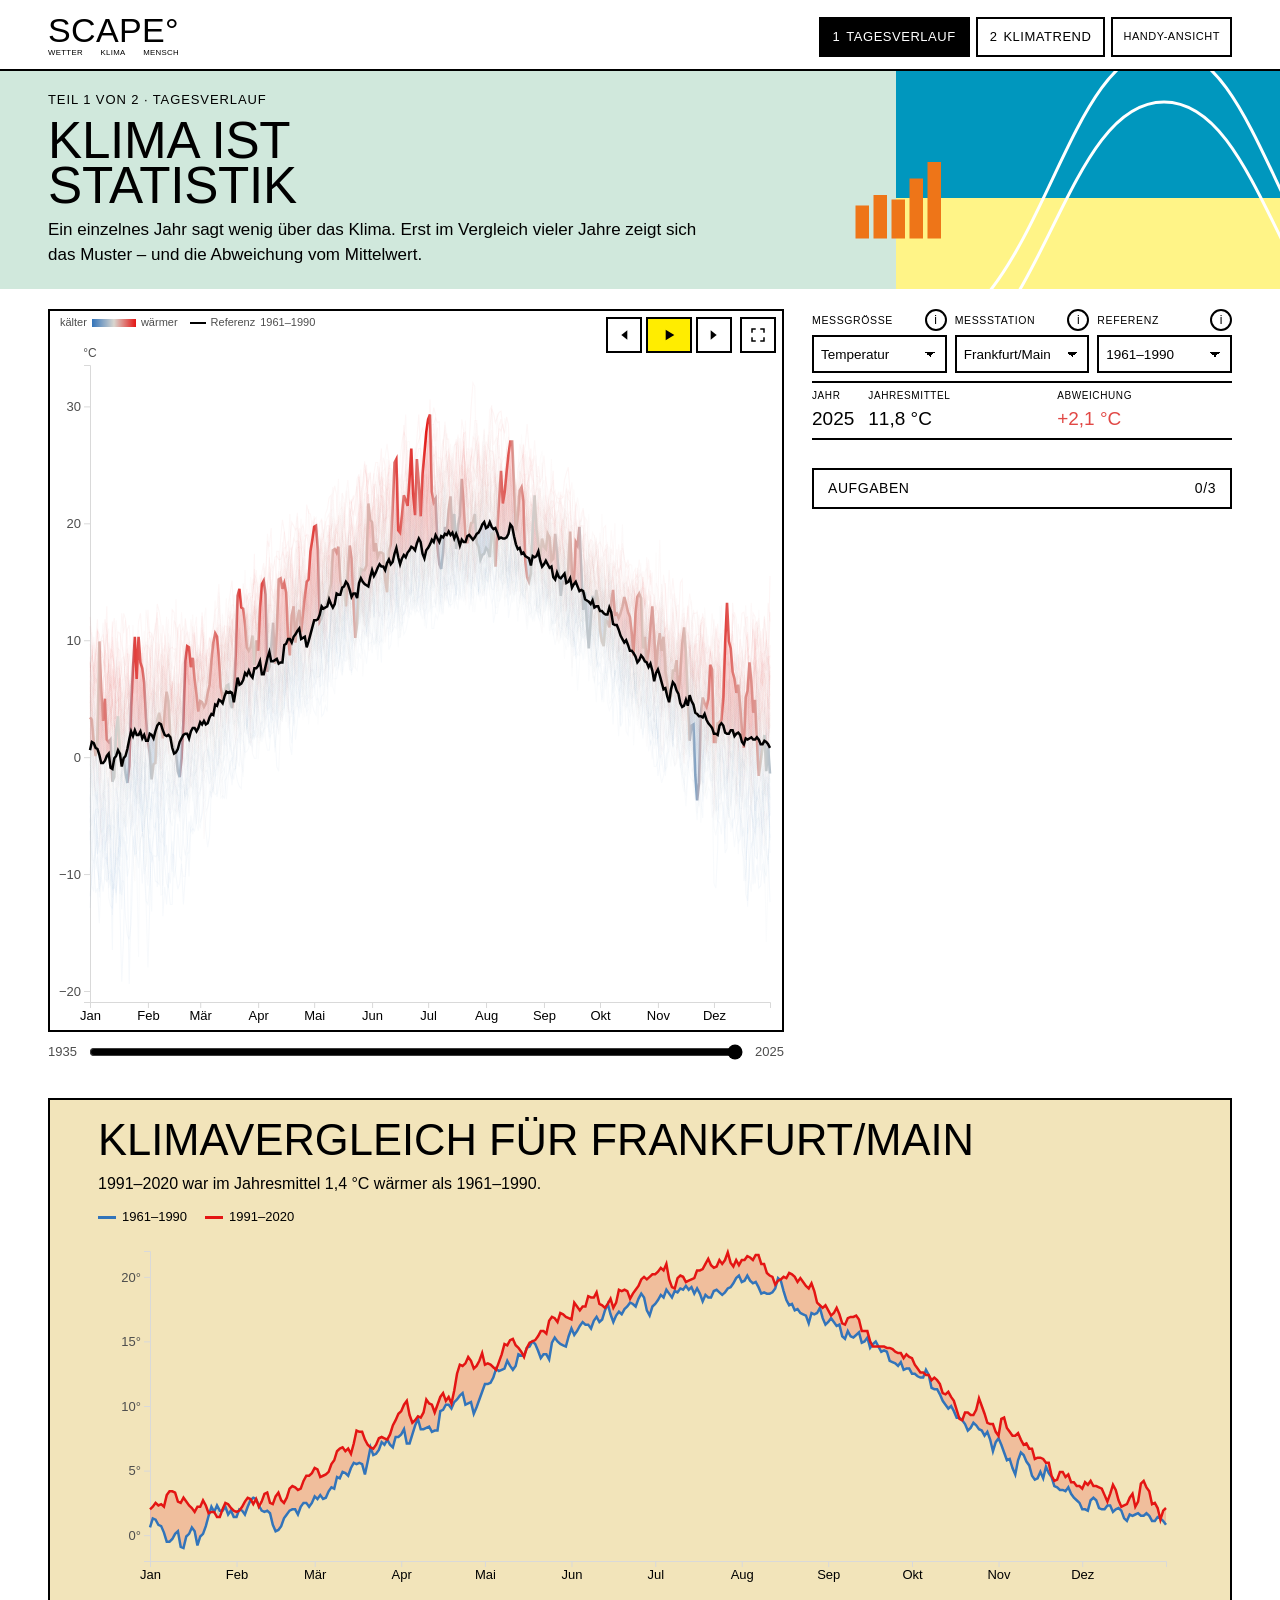
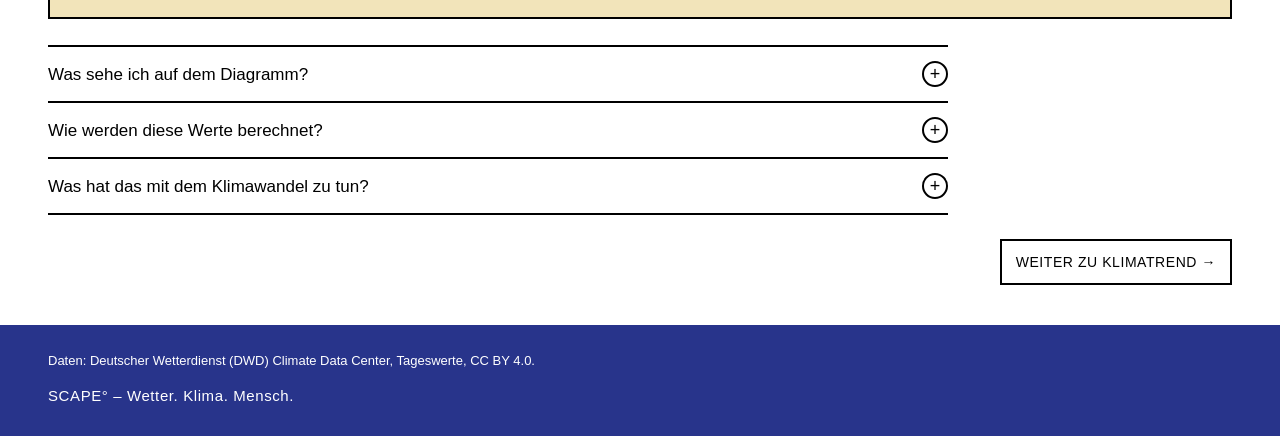
==== commit 6d634b9b: "Tagesverlauf: legend in the free strip at the top of the chart The colour scale (kälter/wärmer, or t" ====
--- a/docs/index.html
+++ b/docs/index.html
@@ -93,6 +93,18 @@
           </button>
           <button type="button" class="tool" id="next-year-btn" data-t-aria="timeline.nextAria"><svg viewBox="0 0 24 24" aria-hidden="true"><path d="M7 5l9 7-9 7V5z"/></svg></button>
         </div>
+        <div class="chart-legend" id="colorbar-row" aria-hidden="true">
+          <span class="legend-scale">
+            <span class="legend-label" id="legend-label-cold"></span>
+            <svg id="legend-gradient" width="44" height="8"></svg>
+            <span class="legend-label" id="legend-label-warm"></span>
+          </span>
+          <span class="legend-vs"><span class="line-swatch"></span> <span data-t="daily.legendReference"></span> <span id="colorbar-period-label"></span></span>
+        </div>
+        <div class="chart-legend" id="bar-legend-row" aria-hidden="true" hidden>
+          <span class="legend-item"><span class="swatch-box" id="bar-legend-year-swatch"></span><span id="bar-legend-year-label"></span></span>
+          <span class="legend-item"><span class="swatch-box" id="bar-legend-period-swatch"></span><span id="bar-legend-period-label"></span></span>
+        </div>
         <svg id="chart" class="chart" role="img"></svg>
         <svg id="chart-bar" class="chart" role="img" hidden></svg>
         <div id="tooltip" class="tooltip" hidden></div>
@@ -102,19 +114,6 @@
         <span class="year-bound" id="timeline-year-start">–</span>
         <input type="range" id="year-slider" class="year-slider" min="0" max="0" value="0" step="1" data-t-aria="timeline.sliderAria">
         <span class="year-bound" id="timeline-year-end">–</span>
-      </div>
-      <div class="legend-row" id="colorbar-row" aria-hidden="true">
-        <span class="legend-label" id="legend-label-cold"></span>
-        <svg id="legend-gradient" width="120" height="10"></svg>
-        <span class="legend-label" id="legend-label-warm"></span>
-        <span class="legend-vs">
-          <span data-t="daily.legendVs"></span> <span class="line-swatch"></span>
-          <span data-t="daily.legendReference"></span> <span id="colorbar-period-label"></span>
-        </span>
-      </div>
-      <div class="legend-row" id="bar-legend-row" aria-hidden="true" hidden>
-        <span class="legend-item"><span class="swatch-box" id="bar-legend-year-swatch"></span><span id="bar-legend-year-label"></span></span>
-        <span class="legend-item"><span class="swatch-box" id="bar-legend-period-swatch"></span><span id="bar-legend-period-label"></span></span>
       </div>
     </div>
 
--- a/docs/css/app.css
+++ b/docs/css/app.css
@@ -152,3 +152,13 @@
 /* ---- compact page around the chart ---- */
 :root[data-view="mobile"] .page { padding-top: 12px; }
 :root[data-view="desktop"] .lab { gap: 12px 28px; }
+
+/* legend in the free strip at the top of the chart, left of the buttons */
+.chart-legend {
+  position: absolute; top: 5px; left: 10px; right: 182px; z-index: 5; pointer-events: none; overflow: hidden;
+  display: flex; flex-wrap: wrap; align-items: center; gap: 3px 12px;
+  font-size: 11px; line-height: 1.25; color: var(--ink-muted);
+}
+.chart-legend .legend-scale, .chart-legend .legend-vs, .chart-legend .legend-item { display: inline-flex; align-items: center; gap: 5px; white-space: nowrap; }
+.chart-legend .line-swatch { width: 16px; border-top-width: 2.5px; }
+.chart-legend .swatch-box { width: 10px; height: 10px; }
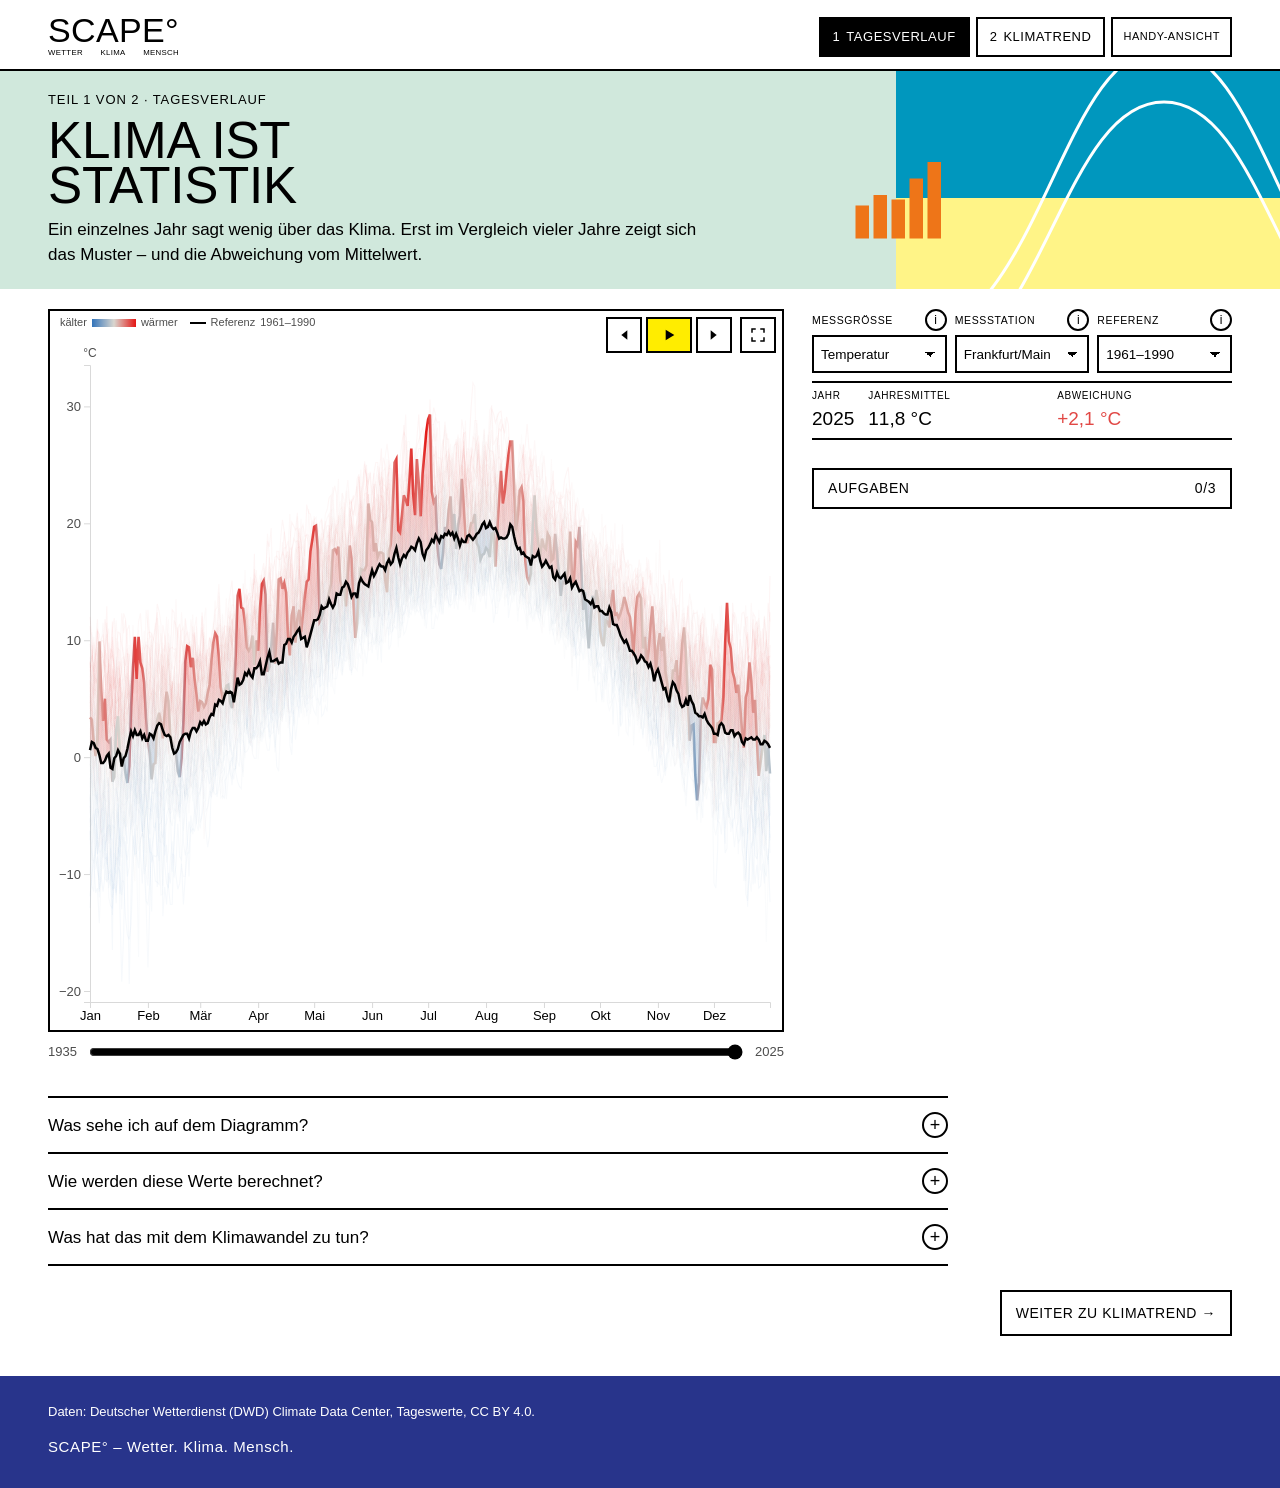
==== commit 8f2d43d6: "Tagesverlauf: period comparison inside the climate-change topic "Klimavergleich für <Station>" moves" ====
--- a/docs/index.html
+++ b/docs/index.html
@@ -133,17 +133,19 @@
     <ol class="quiz" id="quiz"></ol>
   </dialog>
 
-  <section class="compare" id="compare">
-    <h2 class="h2-short" id="compare-title" data-t="daily.compareTitleDefault"></h2>
-    <p class="compare-headline" id="compare-headline"></p>
-    <div class="compare-legend" id="compare-legend"></div>
-    <svg class="compare-chart" id="compare-chart" role="img" data-t-aria="daily.compareAria"></svg>
-  </section>
-
   <div class="topics">
     <details class="topic"><summary data-t="common.topics.chartTitle"></summary><div class="topic-body" id="topic-chart"></div></details>
     <details class="topic"><summary data-t="common.topics.calcTitle"></summary><div class="topic-body" id="topic-calc"></div></details>
-    <details class="topic"><summary data-t="common.topics.climateTitle"></summary><div class="topic-body" id="topic-climate"></div></details>
+    <details class="topic" id="topic-climate-details">
+      <summary data-t="common.topics.climateTitle"></summary>
+      <div class="topic-body" id="topic-climate"></div>
+      <section class="compare" id="compare">
+        <h3 class="compare-title" id="compare-title" data-t="daily.compareTitleDefault"></h3>
+        <p class="compare-headline" id="compare-headline"></p>
+        <div class="compare-legend" id="compare-legend"></div>
+        <svg class="compare-chart" id="compare-chart" role="img" data-t-aria="daily.compareAria"></svg>
+      </section>
+    </details>
   </div>
 
   <div class="next-part"><a class="btn" href="trend.html" data-t="daily.next"></a></div>
--- a/docs/css/app.css
+++ b/docs/css/app.css
@@ -140,8 +140,8 @@
 .distribution-year-badge .sub { font-size: 11px; font-weight: var(--fw-medium); letter-spacing: .04em; text-transform: var(--caps); color: var(--ink-muted); white-space: nowrap; overflow: hidden; text-overflow: ellipsis; }
 
 /* ---- period comparison (full width below the lab) ---- */
-.compare { margin: 28px 0 0; padding: 20px var(--gutter) 22px; background: var(--panel); border: var(--line-width) solid var(--line); }
-:root[data-view="mobile"] .compare { margin-inline: calc(-1 * var(--gutter)); border-left: 0; border-right: 0; }
+.compare { margin: 0 0 16px; padding: 14px 14px 16px; background: var(--panel); border: var(--line-width) solid var(--line); }
+.compare-title { font-weight: var(--fw-medium); font-size: 16px; margin: 0 0 6px; }
 .compare-headline { font-size: 16px; line-height: 1.5; max-width: 46em; margin: 0 0 12px; }
 .compare-headline strong { font-weight: var(--fw-medium); }
 .compare-legend { display: flex; flex-wrap: wrap; gap: 6px 18px; margin-bottom: 8px; font-size: 13px; font-variant-numeric: tabular-nums; }
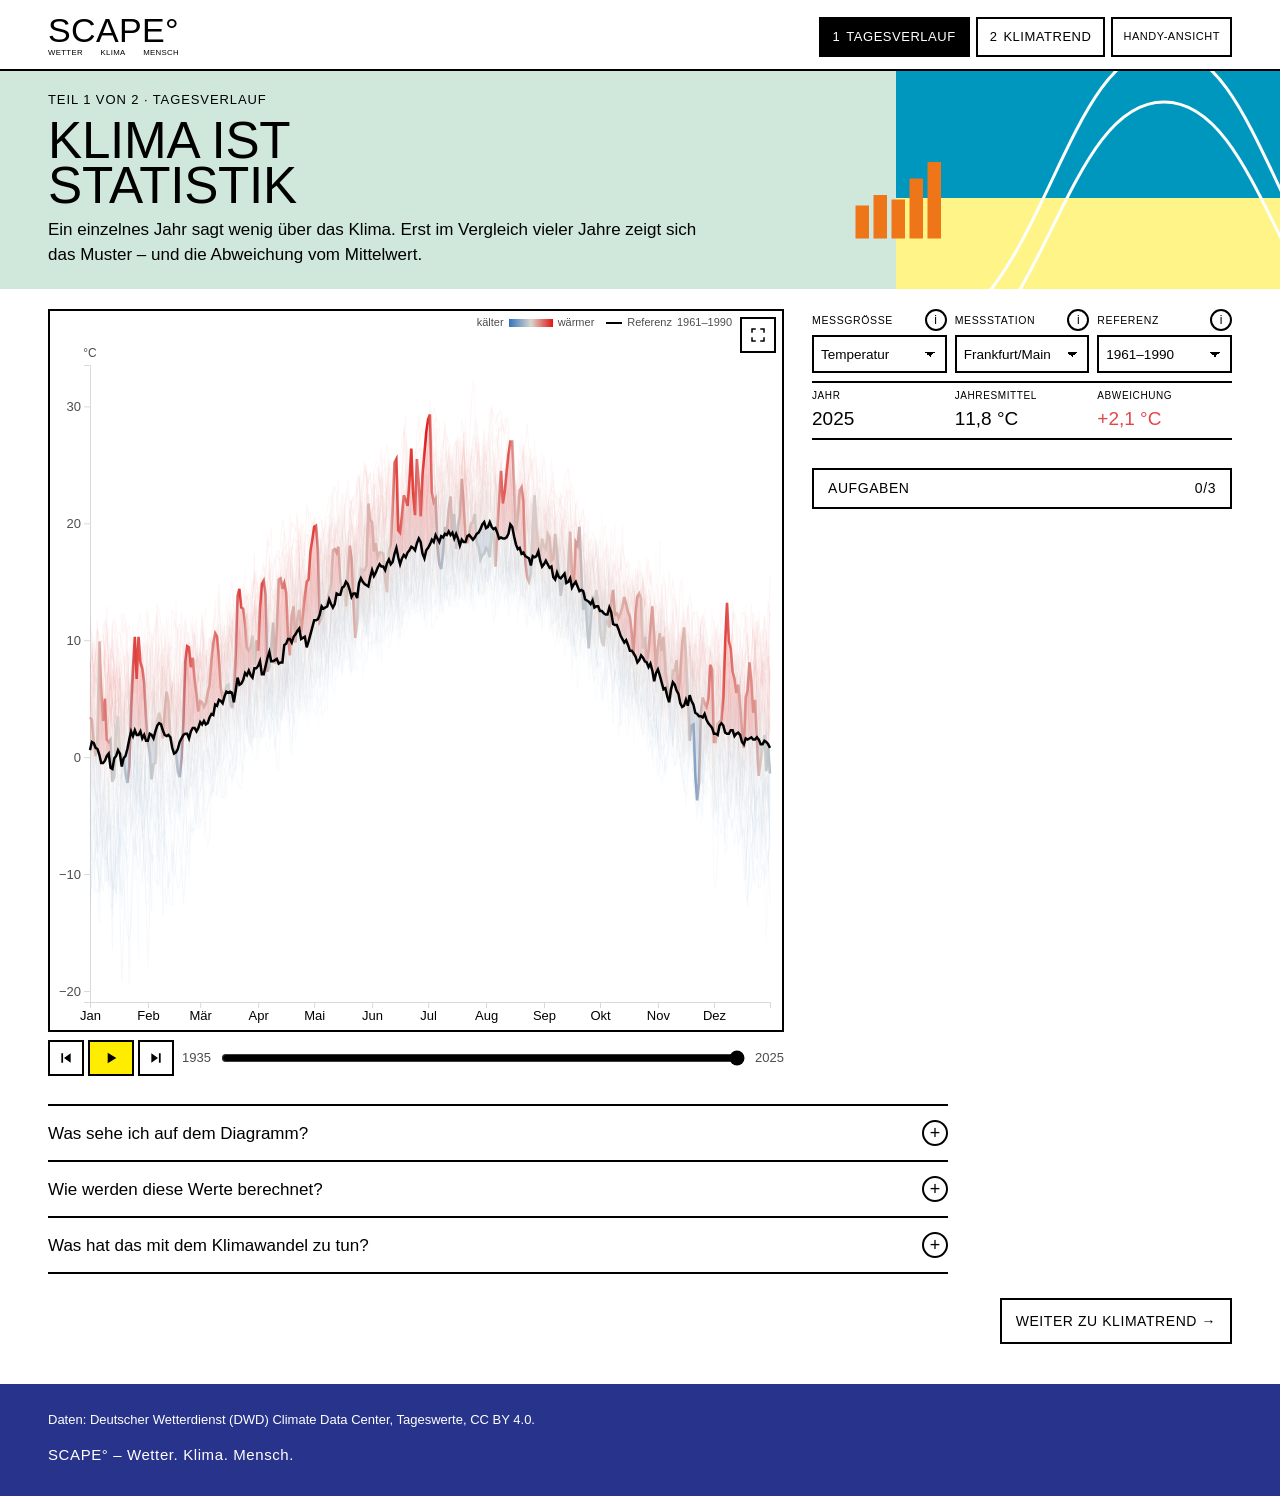
==== commit 972e5bcd: "Play controls next to the year slider, legend next to fullscreen - Back / play / forward move out of" ====
--- a/docs/index.html
+++ b/docs/index.html
@@ -85,14 +85,6 @@
 
     <div class="lab-stage">
       <div class="stage-frame chart-frame" id="stage-frame">
-        <div class="stage-tools">
-          <button type="button" class="tool" id="prev-year-btn" data-t-aria="timeline.prevAria"><svg viewBox="0 0 24 24" aria-hidden="true"><path d="M17 5L8 12l9 7V5z"/></svg></button>
-          <button type="button" class="tool play pulse" id="play-btn" data-t-aria="timeline.playAria">
-            <svg class="i-play" viewBox="0 0 24 24" aria-hidden="true"><path d="M7 4l13 8-13 8V4z"/></svg>
-            <svg class="i-stop" viewBox="0 0 24 24" aria-hidden="true"><rect x="6" y="6" width="12" height="12"/></svg>
-          </button>
-          <button type="button" class="tool" id="next-year-btn" data-t-aria="timeline.nextAria"><svg viewBox="0 0 24 24" aria-hidden="true"><path d="M7 5l9 7-9 7V5z"/></svg></button>
-        </div>
         <div class="chart-legend" id="colorbar-row" aria-hidden="true">
           <span class="legend-scale">
             <span class="legend-label" id="legend-label-cold"></span>
@@ -111,6 +103,14 @@
         <p class="load-error" id="load-error" hidden data-t="loadError"></p>
       </div>
       <div class="timeline">
+        <span class="transport">
+          <button type="button" class="tool" id="prev-year-btn" data-t-aria="timeline.prevAria"><svg viewBox="0 0 24 24" aria-hidden="true"><path d="M5 5h2.6v14H5zM19 5l-10 7 10 7z"/></svg></button>
+          <button type="button" class="tool play pulse" id="play-btn" data-t-aria="timeline.playAria">
+            <svg class="i-play" viewBox="0 0 24 24" aria-hidden="true"><path d="M7 4l13 8-13 8V4z"/></svg>
+            <svg class="i-stop" viewBox="0 0 24 24" aria-hidden="true"><rect x="6" y="6" width="12" height="12"/></svg>
+          </button>
+          <button type="button" class="tool" id="next-year-btn" data-t-aria="timeline.nextAria"><svg viewBox="0 0 24 24" aria-hidden="true"><path d="M16.4 5H19v14h-2.6zM5 5l10 7-10 7z"/></svg></button>
+        </span>
         <span class="year-bound" id="timeline-year-start">–</span>
         <input type="range" id="year-slider" class="year-slider" min="0" max="0" value="0" step="1" data-t-aria="timeline.sliderAria">
         <span class="year-bound" id="timeline-year-end">–</span>
--- a/docs/css/app.css
+++ b/docs/css/app.css
@@ -26,7 +26,7 @@
 .facts dd { margin: 0; text-align: right; font-weight: var(--fw-medium); font-variant-numeric: tabular-nums; }
 
 /* readout: year, value, deviation - one row */
-.readout-grid { display: grid; grid-template-columns: auto 1fr 1fr; flex-wrap: nowrap; gap: 0 14px; padding: 6px 0; margin: 8px 0 8px; }
+.readout-grid { display: grid; grid-template-columns: repeat(3, minmax(0, 1fr)); flex-wrap: nowrap; gap: 0 8px; padding: 6px 0; margin: 8px 0 8px; }
 .readout-grid > div { font-size: 10px; letter-spacing: .06em; min-width: 0; white-space: nowrap; }
 .readout-grid b { font-variant-numeric: tabular-nums; font-size: 19px; margin-top: 1px; }
 
@@ -60,11 +60,11 @@
 #bar-legend-row { gap: 6px 18px; }
 
 /* ---- timeline: slider, step buttons, play ---- */
-.timeline { display: flex; align-items: center; gap: 10px; min-height: 36px; margin-top: 2px; }
+.timeline { display: flex; align-items: center; gap: 8px; min-height: 40px; margin-top: 6px; }
 .year-bound { flex: none; font-size: 13px; color: var(--ink-muted); font-variant-numeric: tabular-nums; }
 .year-slider { flex: 1; min-width: 0; height: 32px; accent-color: var(--active); }
-/* ---- buttons inside the chart: back, play, forward (left of fullscreen) ---- */
-.stage-tools { position: absolute; top: 6px; right: 50px; z-index: 6; display: flex; gap: 4px; }
+/* ---- back, play, forward: left of the year slider ---- */
+.transport { display: flex; gap: 4px; flex: none; }
 .tool {
   width: 36px; height: 36px; padding: 0; display: flex; align-items: center; justify-content: center;
   border: var(--line-width) solid var(--line); background: var(--paper); color: var(--ink); cursor: pointer; touch-action: manipulation;
@@ -135,7 +135,7 @@
 .dist-mean-label { fill: var(--ink); font-family: var(--font); font-size: 12px; font-weight: var(--fw-medium); }
 
 /* year over the distribution chart */
-.distribution-year-badge { position: absolute; top: 8px; left: 10px; right: 190px; pointer-events: none; display: flex; align-items: baseline; gap: 8px; min-width: 0; }
+.distribution-year-badge { position: absolute; top: 8px; left: 10px; right: 52px; pointer-events: none; display: flex; align-items: baseline; gap: 8px; min-width: 0; }
 .distribution-year-badge .num { font-weight: var(--fw-light); font-size: 30px; line-height: 1; font-variant-numeric: tabular-nums; }
 .distribution-year-badge .sub { font-size: 11px; font-weight: var(--fw-medium); letter-spacing: .04em; text-transform: var(--caps); color: var(--ink-muted); white-space: nowrap; overflow: hidden; text-overflow: ellipsis; }
 
@@ -153,10 +153,10 @@
 :root[data-view="mobile"] .page { padding-top: 12px; }
 :root[data-view="desktop"] .lab { gap: 12px 28px; }
 
-/* legend in the free strip at the top of the chart, left of the buttons */
+/* legend in the strip at the top of the chart, next to the fullscreen button */
 .chart-legend {
-  position: absolute; top: 5px; left: 10px; right: 182px; z-index: 5; pointer-events: none; overflow: hidden;
-  display: flex; flex-wrap: wrap; align-items: center; gap: 3px 12px;
+  position: absolute; top: 5px; left: 60px; right: 50px; z-index: 5; pointer-events: none; overflow: hidden;
+  display: flex; flex-wrap: wrap; align-items: center; justify-content: flex-end; gap: 3px 12px;
   font-size: 11px; line-height: 1.25; color: var(--ink-muted);
 }
 .chart-legend .legend-scale, .chart-legend .legend-vs, .chart-legend .legend-item { display: inline-flex; align-items: center; gap: 5px; white-space: nowrap; }
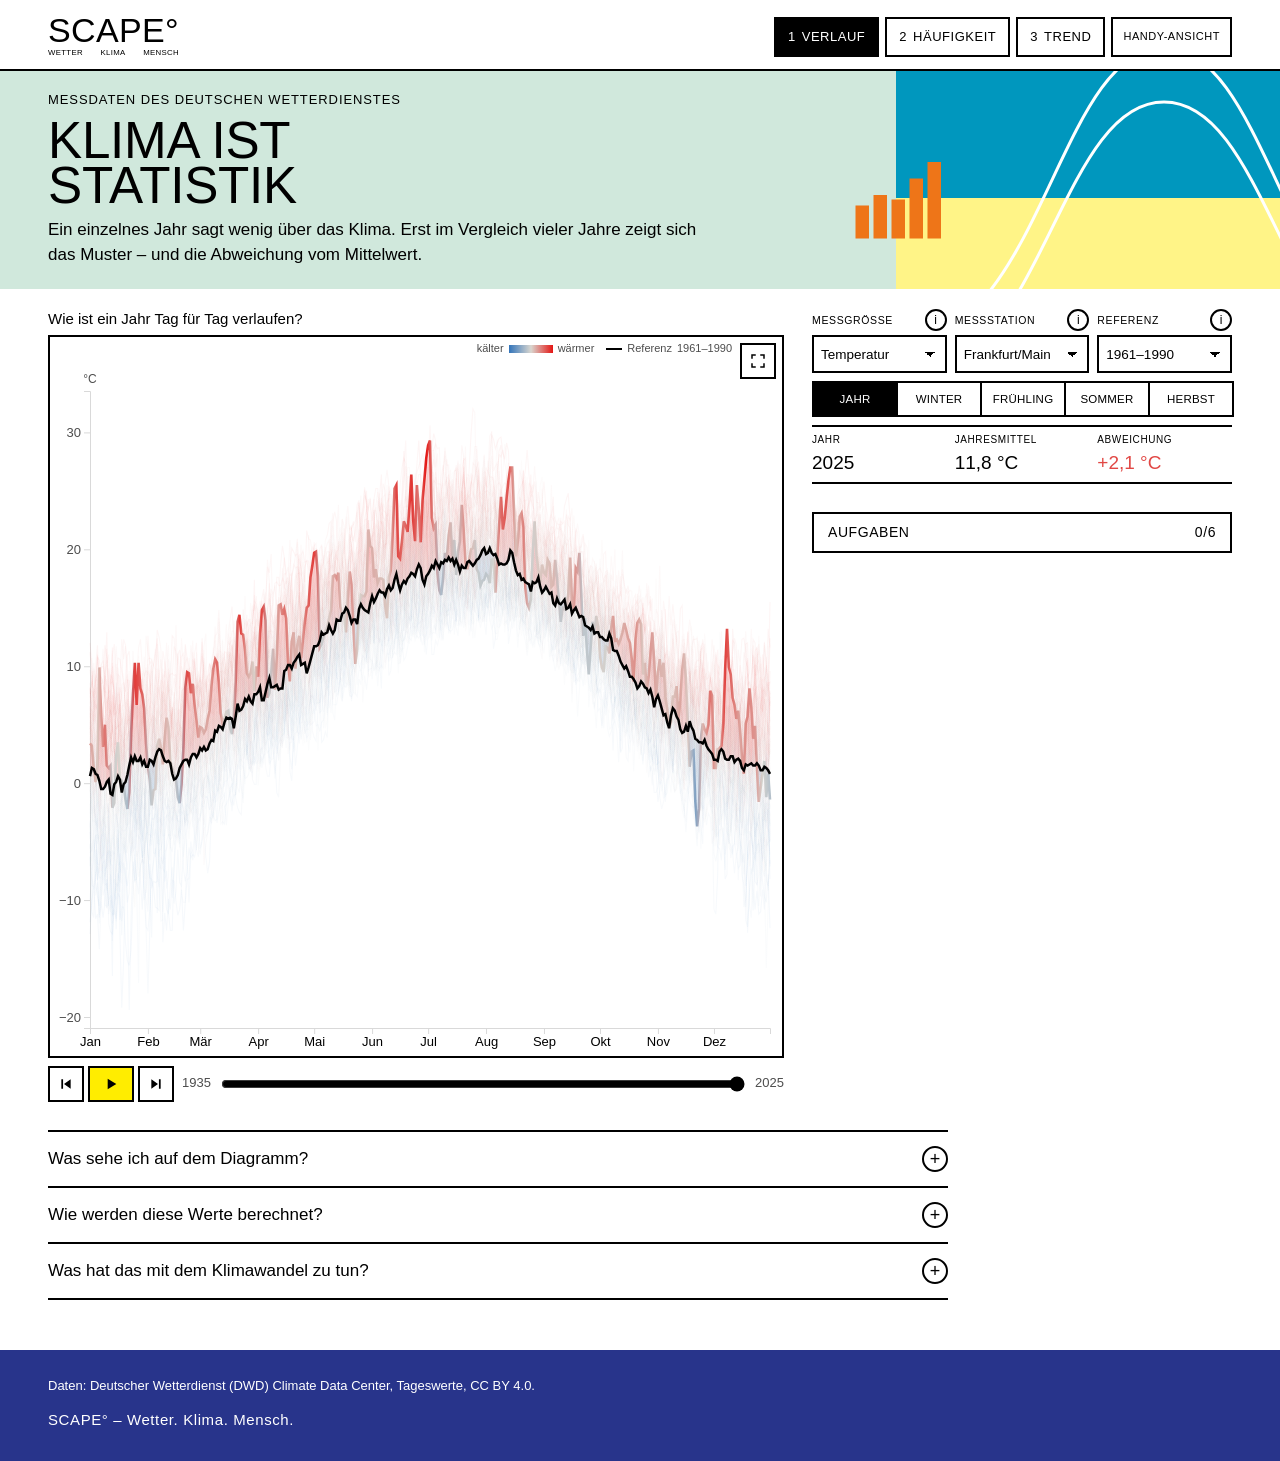
==== commit 0f9c1d62: "One page, three views: Verlauf, Häufigkeit, Trend The two pages become one (index.html) with three v" ====
--- a/docs/index.html
+++ b/docs/index.html
@@ -3,7 +3,7 @@
 <head>
 <meta charset="UTF-8">
 <meta name="viewport" content="width=device-width, initial-scale=1, viewport-fit=cover">
-<title data-t="daily.pageTitle">Klima ist Statistik</title>
+<title data-t="page.pageTitle">Klima ist Statistik</title>
 <meta name="description" content="">
 <!-- Structure only. Design: theme/ · texts: content/texts.de.js · layout: css/ · behaviour: js/ -->
 <script src="js/view.js" data-app="klimastatistik"></script>
@@ -16,9 +16,11 @@
 <header class="top">
   <a class="logo" href="index.html" data-brand="logo"></a>
   <div class="top-right">
-    <nav class="nav" data-t-aria="nav.ariaLabel">
-      <a href="index.html" aria-current="page"><span class="num">1</span><span data-t="nav.daily"></span></a>
-      <a href="trend.html"><span class="num">2</span><span data-t="nav.trend"></span></a>
+    <!-- the three views of the page; js/main.js switches them (#verlauf, #haeufigkeit, #trend) -->
+    <nav class="nav" data-t-aria="views.ariaLabel">
+      <a href="#verlauf" data-view="verlauf"><span class="num">1</span><span data-t="views.verlauf.nav"></span></a>
+      <a href="#haeufigkeit" data-view="haeufigkeit"><span class="num">2</span><span data-t="views.haeufigkeit.nav"></span></a>
+      <a href="#trend" data-view="trend"><span class="num">3</span><span data-t="views.trend.nav"></span></a>
     </nav>
     <button type="button" class="view-toggle"></button>
   </div>
@@ -36,9 +38,9 @@
     <path d="M0,300 C110,300 120,80 200,80 C280,80 290,300 400,300"/>
   </svg>
   <div class="poster-text">
-    <p class="kicker" data-t="daily.kicker"></p>
-    <h1 class="headline" data-t-html="daily.headline"></h1>
-    <p class="lead" data-t="daily.lead"></p>
+    <p class="kicker" data-t="page.kicker"></p>
+    <h1 class="headline" data-t-html="page.headline"></h1>
+    <p class="lead" data-t="page.lead"></p>
   </div>
 </div>
 
@@ -76,29 +78,57 @@
       <div class="info-note" id="station-note" hidden></div>
       <div class="info-note" id="period-note" hidden data-t-html="common.periodInfo"></div>
 
+      <div class="seg-row">
+        <div class="seg" id="season-toggle" role="group" data-t-aria="page.seasonAria"></div>
+      </div>
+
       <div class="readout-grid" aria-live="polite">
-        <div><span data-t="daily.year"></span><b id="deviation-year">–</b></div>
-        <div><span id="stat-label-mean"></span><b id="deviation-mean">–</b></div>
-        <div><span data-t="daily.deviation"></span><b id="deviation-value">–</b></div>
+        <div><span data-t="page.year"></span><b id="readout-year">–</b></div>
+        <div><span id="readout-value-label"></span><b id="readout-value">–</b></div>
+        <div><span data-t="page.deviation"></span><b id="readout-deviation">–</b></div>
       </div>
     </div>
 
     <div class="lab-stage">
+      <p class="view-question" id="view-question"></p>
       <div class="stage-frame chart-frame" id="stage-frame">
-        <div class="chart-legend" id="colorbar-row" aria-hidden="true">
-          <span class="legend-scale">
-            <span class="legend-label" id="legend-label-cold"></span>
-            <svg id="legend-gradient" width="44" height="8"></svg>
-            <span class="legend-label" id="legend-label-warm"></span>
-          </span>
-          <span class="legend-vs"><span class="line-swatch"></span> <span data-t="daily.legendReference"></span> <span id="colorbar-period-label"></span></span>
-        </div>
-        <div class="chart-legend" id="bar-legend-row" aria-hidden="true" hidden>
-          <span class="legend-item"><span class="swatch-box" id="bar-legend-year-swatch"></span><span id="bar-legend-year-label"></span></span>
-          <span class="legend-item"><span class="swatch-box" id="bar-legend-period-swatch"></span><span id="bar-legend-period-label"></span></span>
-        </div>
-        <svg id="chart" class="chart" role="img"></svg>
-        <svg id="chart-bar" class="chart" role="img" hidden></svg>
+        <!-- 1 Verlauf: one line per year (or monthly bars for sunshine) -->
+        <div class="chart-pane" data-pane="verlauf">
+          <div class="chart-legend" id="verlauf-legend" aria-hidden="true">
+            <span class="legend-scale">
+              <span class="legend-label legend-cold"></span>
+              <span class="legend-gradient"></span>
+              <span class="legend-label legend-warm"></span>
+            </span>
+            <span class="legend-vs"><span class="line-swatch"></span> <span data-t="legends.reference"></span> <span class="legend-period"></span></span>
+          </div>
+          <div class="chart-legend" id="bar-legend" aria-hidden="true" hidden>
+            <span class="legend-item"><span class="swatch-box" id="bar-legend-year-swatch"></span><span data-t="legends.barYear"></span></span>
+            <span class="legend-item"><span class="swatch-box" id="bar-legend-period-swatch"></span><span id="bar-legend-period-label"></span></span>
+          </div>
+          <svg id="chart" class="chart" role="img"></svg>
+          <svg id="chart-bar" class="chart" role="img" hidden></svg>
+        </div>
+        <!-- 2 Häufigkeit: distribution of the days of one year against the reference period -->
+        <div class="chart-pane" data-pane="haeufigkeit" hidden>
+          <div class="chart-legend" aria-hidden="true">
+            <span class="legend-item"><span class="line-swatch"></span> <span data-t="legends.distYear"></span></span>
+            <span class="legend-item"><span class="line-swatch dashed"></span> <span class="legend-dist-period"></span></span>
+          </div>
+          <svg id="distribution-chart" class="chart" role="img"></svg>
+        </div>
+        <!-- 3 Trend: one bar per year, 10-year moving average -->
+        <div class="chart-pane" data-pane="trend" hidden>
+          <div class="chart-legend" aria-hidden="true">
+            <span class="legend-scale">
+              <span class="legend-label legend-cold"></span>
+              <span class="legend-gradient"></span>
+              <span class="legend-label legend-warm"></span>
+            </span>
+            <span class="legend-vs"><span class="line-swatch"></span> <span data-t="legends.movingAverage"></span></span>
+          </div>
+          <svg id="trend-chart" class="chart" role="img"></svg>
+        </div>
         <div id="tooltip" class="tooltip" hidden></div>
         <p class="load-error" id="load-error" hidden data-t="loadError"></p>
       </div>
@@ -140,15 +170,13 @@
       <summary data-t="common.topics.climateTitle"></summary>
       <div class="topic-body" id="topic-climate"></div>
       <section class="compare" id="compare">
-        <h3 class="compare-title" id="compare-title" data-t="daily.compareTitleDefault"></h3>
+        <h3 class="compare-title" id="compare-title" data-t="compare.titleDefault"></h3>
         <p class="compare-headline" id="compare-headline"></p>
         <div class="compare-legend" id="compare-legend"></div>
-        <svg class="compare-chart" id="compare-chart" role="img" data-t-aria="daily.compareAria"></svg>
+        <svg class="compare-chart" id="compare-chart" role="img" data-t-aria="compare.aria"></svg>
       </section>
     </details>
   </div>
-
-  <div class="next-part"><a class="btn" href="trend.html" data-t="daily.next"></a></div>
 </main>
 
 <footer class="foot">
@@ -166,6 +194,8 @@
 <script src="js/variable-config.js"></script>
 <script src="js/spaghetti-plot.js"></script>
 <script src="js/monthly-bar-plot.js"></script>
+<script src="js/distribution-plot.js"></script>
+<script src="js/annual-trend-plot.js"></script>
 <script src="js/main.js"></script>
 </body>
 </html>
--- a/docs/css/app.css
+++ b/docs/css/app.css
@@ -134,10 +134,6 @@
 .dist-mean-line { stroke: var(--ink); stroke-width: 1.5; stroke-dasharray: 1 3; stroke-linecap: round; opacity: .8; }
 .dist-mean-label { fill: var(--ink); font-family: var(--font); font-size: 12px; font-weight: var(--fw-medium); }
 
-/* year over the distribution chart */
-.distribution-year-badge { position: absolute; top: 8px; left: 10px; right: 52px; pointer-events: none; display: flex; align-items: baseline; gap: 8px; min-width: 0; }
-.distribution-year-badge .num { font-weight: var(--fw-light); font-size: 30px; line-height: 1; font-variant-numeric: tabular-nums; }
-.distribution-year-badge .sub { font-size: 11px; font-weight: var(--fw-medium); letter-spacing: .04em; text-transform: var(--caps); color: var(--ink-muted); white-space: nowrap; overflow: hidden; text-overflow: ellipsis; }
 
 /* ---- period comparison (full width below the lab) ---- */
 .compare { margin: 0 0 16px; padding: 14px 14px 16px; background: var(--panel); border: var(--line-width) solid var(--line); }
@@ -162,3 +158,16 @@
 .chart-legend .legend-scale, .chart-legend .legend-vs, .chart-legend .legend-item { display: inline-flex; align-items: center; gap: 5px; white-space: nowrap; }
 .chart-legend .line-swatch { width: 16px; border-top-width: 2.5px; }
 .chart-legend .swatch-box { width: 10px; height: 10px; }
+
+/* ---- one page, three views ---- */
+.view-question { font-weight: var(--fw-medium); font-size: 15px; line-height: 1.3; margin: 0 0 6px; }
+.chart-pane[hidden] { display: none !important; }
+.legend-gradient { display: inline-block; width: 44px; height: 8px; }
+.line-swatch.dashed { border-top-style: dashed; border-top-color: var(--ink-muted); }
+/* Trend: the year on the timeline gets a black outline; the other bars keep their colour */
+.trend-bar.selected { stroke: var(--ink); stroke-width: 2; }
+/* Verlauf: months outside the chosen season */
+.season-veil .veil { fill: var(--paper); opacity: .72; pointer-events: none; }
+/* the five season buttons always share one row */
+#season-toggle { flex-wrap: nowrap; }
+#season-toggle .btn { flex: 1 1 0; min-width: 0; padding: 4px 2px; font-size: 11.5px; letter-spacing: .02em; }
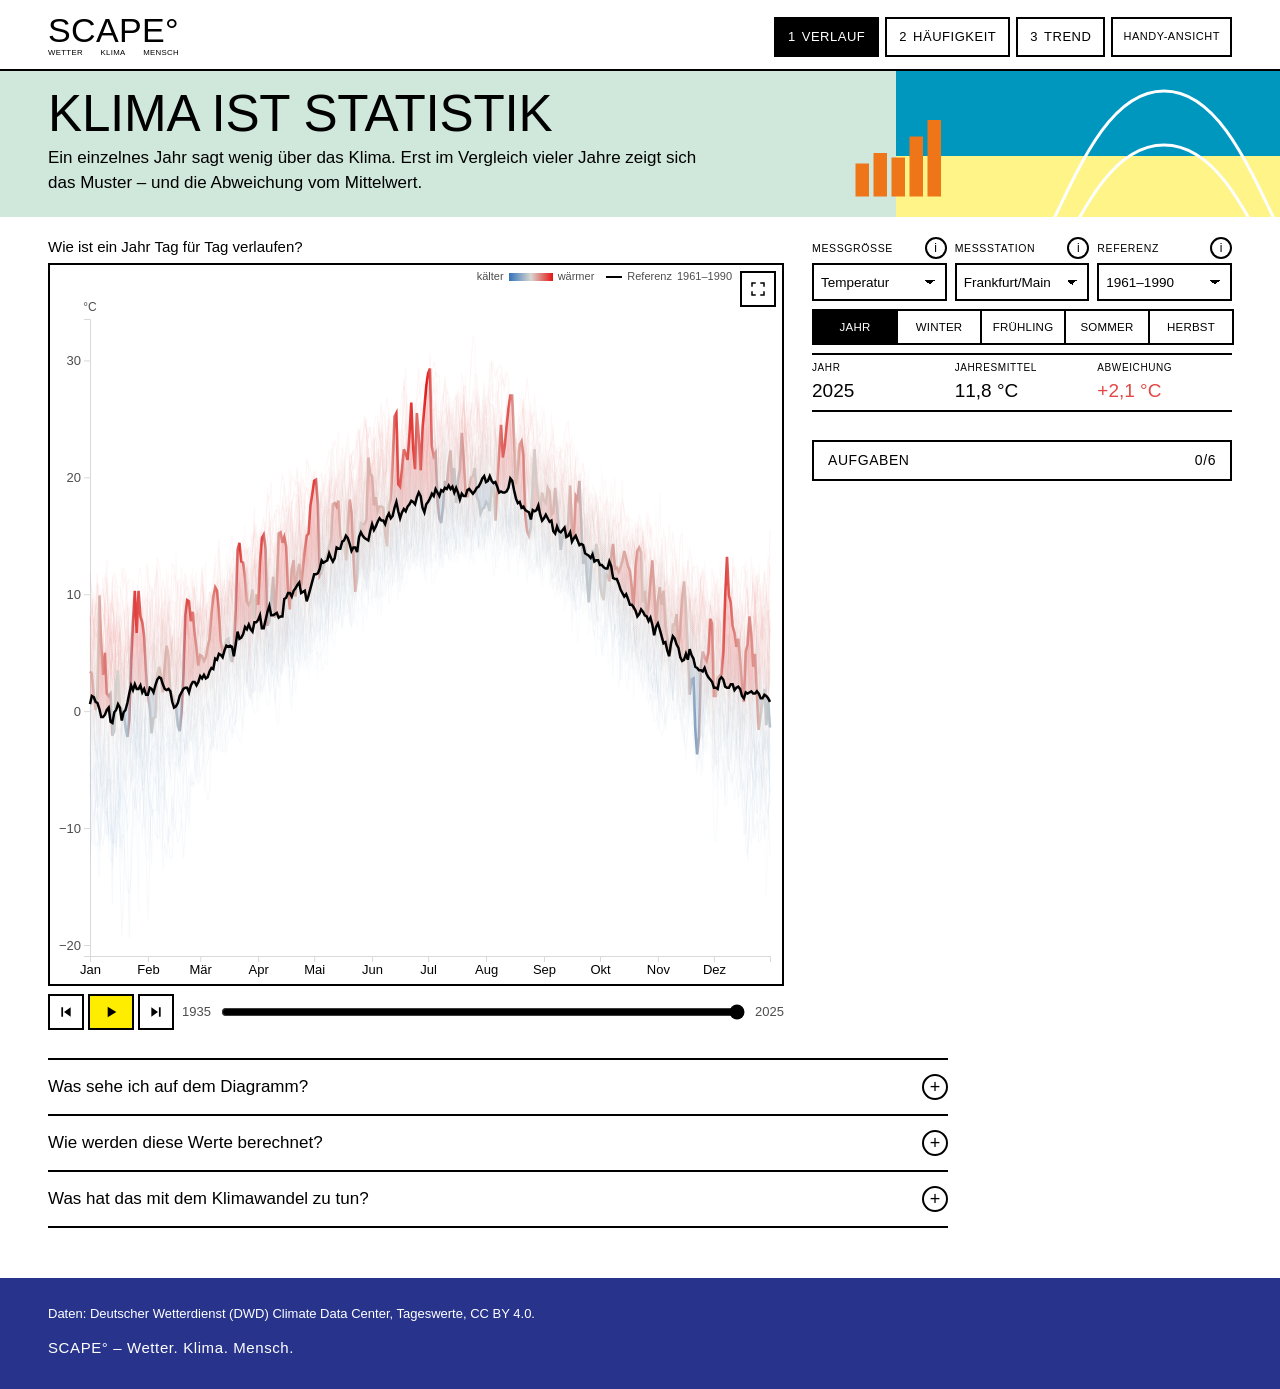
==== commit cab8b403: "Poster without kicker, one-line headline; comparison in the chart frame - "Messdaten des Deutschen W" ====
--- a/docs/index.html
+++ b/docs/index.html
@@ -38,7 +38,6 @@
     <path d="M0,300 C110,300 120,80 200,80 C280,80 290,300 400,300"/>
   </svg>
   <div class="poster-text">
-    <p class="kicker" data-t="page.kicker"></p>
     <h1 class="headline" data-t-html="page.headline"></h1>
     <p class="lead" data-t="page.lead"></p>
   </div>
@@ -172,8 +171,10 @@
       <section class="compare" id="compare">
         <h3 class="compare-title" id="compare-title" data-t="compare.titleDefault"></h3>
         <p class="compare-headline" id="compare-headline"></p>
-        <div class="compare-legend" id="compare-legend"></div>
-        <svg class="compare-chart" id="compare-chart" role="img" data-t-aria="compare.aria"></svg>
+        <div class="stage-frame chart-frame compare-frame" data-no-fs>
+          <div class="chart-legend" id="compare-legend" aria-hidden="true"></div>
+          <svg class="compare-chart" id="compare-chart" role="img" data-t-aria="compare.aria"></svg>
+        </div>
       </section>
     </details>
   </div>
--- a/docs/css/app.css
+++ b/docs/css/app.css
@@ -136,11 +136,14 @@
 
 
 /* ---- period comparison (full width below the lab) ---- */
-.compare { margin: 0 0 16px; padding: 14px 14px 16px; background: var(--panel); border: var(--line-width) solid var(--line); }
-.compare-title { font-weight: var(--fw-medium); font-size: 16px; margin: 0 0 6px; }
-.compare-headline { font-size: 16px; line-height: 1.5; max-width: 46em; margin: 0 0 12px; }
+.compare { margin: 4px 0 18px; }
+.compare-title { font-weight: var(--fw-medium); font-size: 12px; letter-spacing: .1em; text-transform: var(--caps); margin: 0 0 6px; }
+.compare-headline { font-size: 15.5px; line-height: 1.5; max-width: 46em; margin: 0 0 10px; }
 .compare-headline strong { font-weight: var(--fw-medium); }
-.compare-legend { display: flex; flex-wrap: wrap; gap: 6px 18px; margin-bottom: 8px; font-size: 13px; font-variant-numeric: tabular-nums; }
+/* the comparison chart sits in the same frame as the main charts; no fullscreen button, so the legend may use the full top strip */
+.compare-frame { padding: 0; }
+.compare-frame .chart-legend { right: 10px; font-variant-numeric: tabular-nums; }
+.compare-frame .swatch-line { width: 16px; border-top-width: 2.5px; }
 .compare-chart { display: block; width: 100%; }
 
 .next-part.back { justify-content: flex-start; }
@@ -171,3 +174,9 @@
 /* the five season buttons always share one row */
 #season-toggle { flex-wrap: nowrap; }
 #season-toggle .btn { flex: 1 1 0; min-width: 0; padding: 4px 2px; font-size: 11.5px; letter-spacing: .02em; }
+
+/* headline in one line; on narrow phones it shrinks to fit */
+.poster .headline { white-space: nowrap; overflow-wrap: normal; }
+:root[data-view="mobile"] .poster.small .headline { font-size: min(36px, 8.4vw); }
+/* phone: the small bar shape stays below the lead text */
+:root[data-view="mobile"] .poster .l2 { width: 60px; height: 60px; left: calc(58% - 30px); bottom: 18px; }
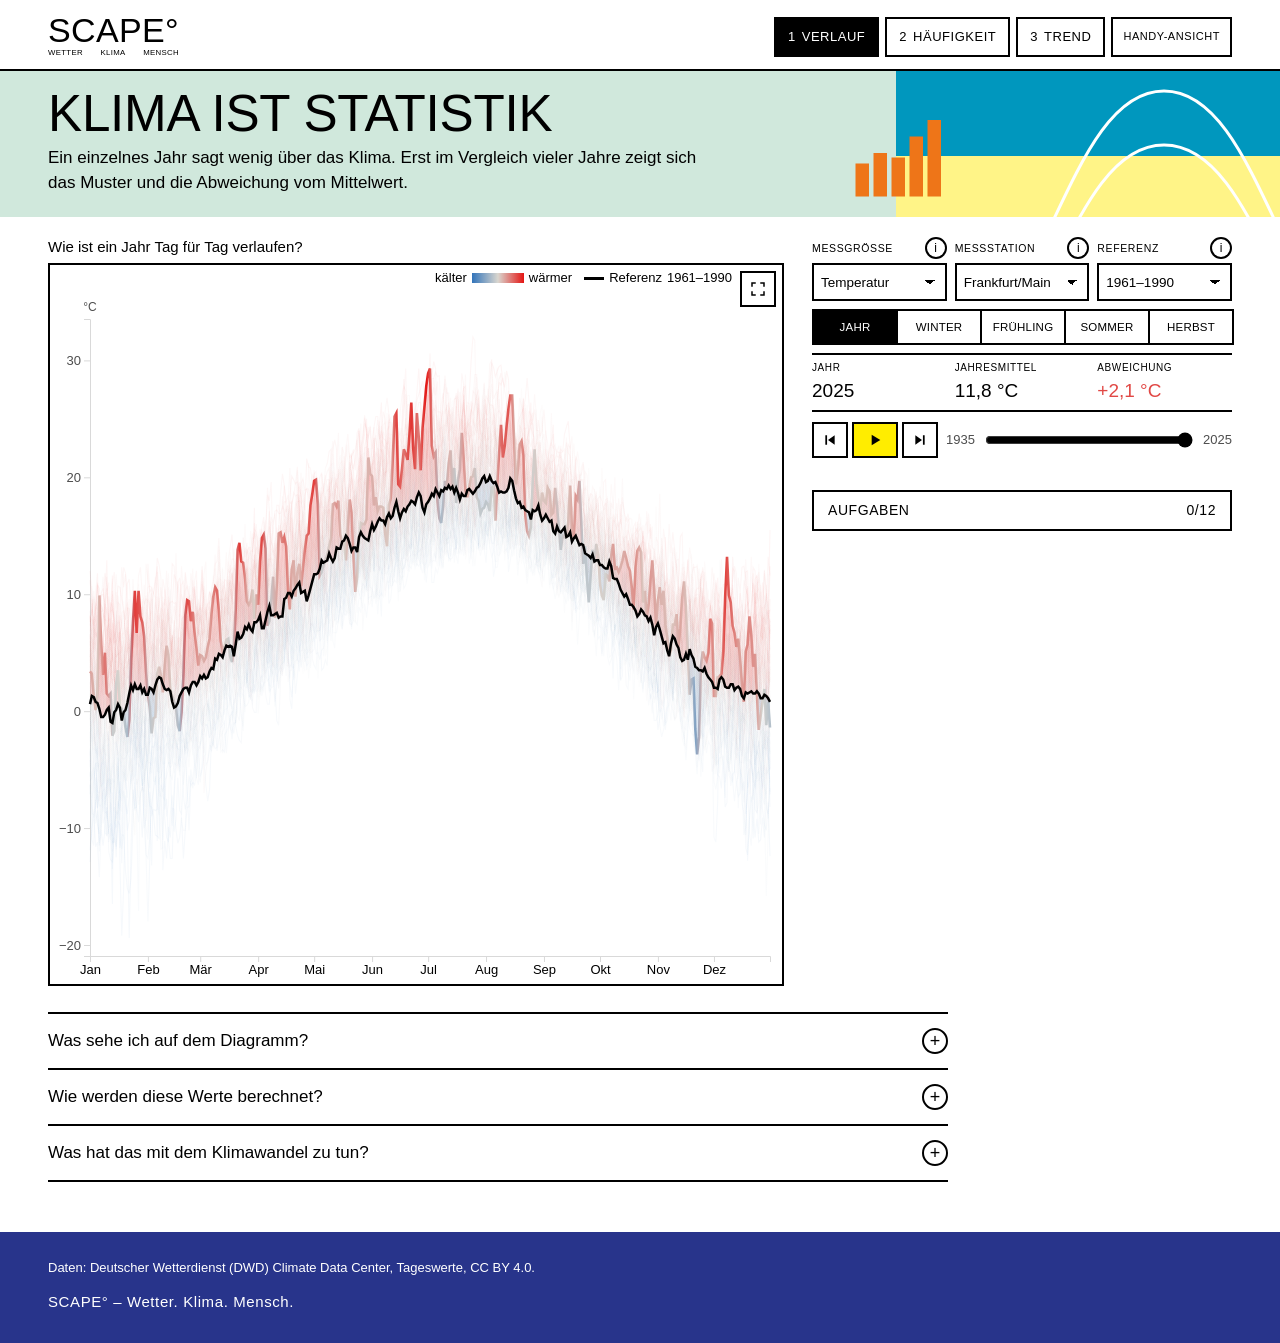
==== commit 814e33d2: "Häufigkeit as columns with hover, tasks by view and level, year row under readout - Häufigkeit: colu" ====
--- a/docs/index.html
+++ b/docs/index.html
@@ -86,6 +86,20 @@
         <div><span id="readout-value-label"></span><b id="readout-value">–</b></div>
         <div><span data-t="page.deviation"></span><b id="readout-deviation">–</b></div>
       </div>
+      <!-- year timeline right under the readout (phone and desktop) -->
+      <div class="timeline">
+        <span class="transport">
+          <button type="button" class="tool" id="prev-year-btn" data-t-aria="timeline.prevAria"><svg viewBox="0 0 24 24" aria-hidden="true"><path d="M5 5h2.6v14H5zM19 5l-10 7 10 7z"/></svg></button>
+          <button type="button" class="tool play pulse" id="play-btn" data-t-aria="timeline.playAria">
+            <svg class="i-play" viewBox="0 0 24 24" aria-hidden="true"><path d="M7 4l13 8-13 8V4z"/></svg>
+            <svg class="i-stop" viewBox="0 0 24 24" aria-hidden="true"><rect x="6" y="6" width="12" height="12"/></svg>
+          </button>
+          <button type="button" class="tool" id="next-year-btn" data-t-aria="timeline.nextAria"><svg viewBox="0 0 24 24" aria-hidden="true"><path d="M16.4 5H19v14h-2.6zM5 5l10 7-10 7z"/></svg></button>
+        </span>
+        <span class="year-bound" id="timeline-year-start">–</span>
+        <input type="range" id="year-slider" class="year-slider" min="0" max="0" value="0" step="1" data-t-aria="timeline.sliderAria">
+        <span class="year-bound" id="timeline-year-end">–</span>
+      </div>
     </div>
 
     <div class="lab-stage">
@@ -111,7 +125,7 @@
         <!-- 2 Häufigkeit: distribution of the days of one year against the reference period -->
         <div class="chart-pane" data-pane="haeufigkeit" hidden>
           <div class="chart-legend" aria-hidden="true">
-            <span class="legend-item"><span class="line-swatch"></span> <span data-t="legends.distYear"></span></span>
+            <span class="legend-item"><span class="legend-gradient swatch-bars"></span> <span data-t="legends.distYear"></span></span>
             <span class="legend-item"><span class="line-swatch dashed"></span> <span class="legend-dist-period"></span></span>
           </div>
           <svg id="distribution-chart" class="chart" role="img"></svg>
@@ -131,19 +145,6 @@
         <div id="tooltip" class="tooltip" hidden></div>
         <p class="load-error" id="load-error" hidden data-t="loadError"></p>
       </div>
-      <div class="timeline">
-        <span class="transport">
-          <button type="button" class="tool" id="prev-year-btn" data-t-aria="timeline.prevAria"><svg viewBox="0 0 24 24" aria-hidden="true"><path d="M5 5h2.6v14H5zM19 5l-10 7 10 7z"/></svg></button>
-          <button type="button" class="tool play pulse" id="play-btn" data-t-aria="timeline.playAria">
-            <svg class="i-play" viewBox="0 0 24 24" aria-hidden="true"><path d="M7 4l13 8-13 8V4z"/></svg>
-            <svg class="i-stop" viewBox="0 0 24 24" aria-hidden="true"><rect x="6" y="6" width="12" height="12"/></svg>
-          </button>
-          <button type="button" class="tool" id="next-year-btn" data-t-aria="timeline.nextAria"><svg viewBox="0 0 24 24" aria-hidden="true"><path d="M16.4 5H19v14h-2.6zM5 5l10 7-10 7z"/></svg></button>
-        </span>
-        <span class="year-bound" id="timeline-year-start">–</span>
-        <input type="range" id="year-slider" class="year-slider" min="0" max="0" value="0" step="1" data-t-aria="timeline.sliderAria">
-        <span class="year-bound" id="timeline-year-end">–</span>
-      </div>
     </div>
 
     <div class="lab-post">
@@ -159,7 +160,7 @@
       <button type="button" class="quiz-close" id="tasks-close" data-t-aria="quiz.closeAria">&times;</button>
     </div>
     <p class="quiz-intro" data-t="quiz.intro"></p>
-    <ol class="quiz" id="quiz"></ol>
+    <div class="quiz" id="quiz"></div>
   </dialog>
 
   <div class="topics">
--- a/docs/css/app.css
+++ b/docs/css/app.css
@@ -60,7 +60,7 @@
 #bar-legend-row { gap: 6px 18px; }
 
 /* ---- timeline: slider, step buttons, play ---- */
-.timeline { display: flex; align-items: center; gap: 8px; min-height: 40px; margin-top: 6px; }
+.timeline { display: flex; align-items: center; gap: 8px; min-height: 40px; margin: 0 0 10px; }
 .year-bound { flex: none; font-size: 13px; color: var(--ink-muted); font-variant-numeric: tabular-nums; }
 .year-slider { flex: 1; min-width: 0; height: 32px; accent-color: var(--active); }
 /* ---- back, play, forward: left of the year slider ---- */
@@ -94,8 +94,8 @@
 .quiz-head h2 { font-weight: var(--fw-light); text-transform: var(--caps); font-size: 28px; line-height: 1; }
 .quiz-close { width: 36px; height: 36px; border: var(--line-width) solid var(--line); background: var(--paper); font-size: 22px; line-height: 1; cursor: pointer; }
 .quiz-intro { font-size: 15px; margin-bottom: 10px; }
-.quiz { list-style: none; margin: 0; padding: 0; counter-reset: q; }
-.quiz-item { counter-increment: q; border-top: var(--line-width) solid var(--line); padding: 12px 0; }
+.quiz { margin: 0; padding: 0; }
+.quiz-item { counter-increment: q; border-top: 1px solid var(--rule-soft); padding: 10px 0; }
 .quiz-q { font-size: 16px; line-height: 1.4; margin-bottom: 8px; }
 .quiz-q::before { content: counter(q) ". "; font-weight: var(--fw-medium); }
 .quiz-row { display: flex; align-items: center; gap: 8px; }
@@ -156,16 +156,16 @@
 .chart-legend {
   position: absolute; top: 5px; left: 60px; right: 50px; z-index: 5; pointer-events: none; overflow: hidden;
   display: flex; flex-wrap: wrap; align-items: center; justify-content: flex-end; gap: 3px 12px;
-  font-size: 11px; line-height: 1.25; color: var(--ink-muted);
+  font-size: 13px; line-height: 1.3; color: var(--ink);
 }
 .chart-legend .legend-scale, .chart-legend .legend-vs, .chart-legend .legend-item { display: inline-flex; align-items: center; gap: 5px; white-space: nowrap; }
-.chart-legend .line-swatch { width: 16px; border-top-width: 2.5px; }
-.chart-legend .swatch-box { width: 10px; height: 10px; }
+.chart-legend .line-swatch { width: 20px; border-top-width: 3px; }
+.chart-legend .swatch-box { width: 12px; height: 12px; }
 
 /* ---- one page, three views ---- */
 .view-question { font-weight: var(--fw-medium); font-size: 15px; line-height: 1.3; margin: 0 0 6px; }
 .chart-pane[hidden] { display: none !important; }
-.legend-gradient { display: inline-block; width: 44px; height: 8px; }
+.legend-gradient { display: inline-block; width: 52px; height: 10px; }
 .line-swatch.dashed { border-top-style: dashed; border-top-color: var(--ink-muted); }
 /* Trend: the year on the timeline gets a black outline; the other bars keep their colour */
 .trend-bar.selected { stroke: var(--ink); stroke-width: 2; }
@@ -180,3 +180,20 @@
 :root[data-view="mobile"] .poster.small .headline { font-size: min(36px, 8.4vw); }
 /* phone: the small bar shape stays below the lead text */
 :root[data-view="mobile"] .poster .l2 { width: 60px; height: 60px; left: calc(58% - 30px); bottom: 18px; }
+
+/* Häufigkeit: columns, the hovered band, the mean label with a light halo */
+.dist-bar { shape-rendering: crispEdges; }
+.dist-band-guide { fill: var(--ink); opacity: .08; pointer-events: none; }
+.dist-ref-line { fill: none; stroke: var(--ink); stroke-width: 2; stroke-dasharray: 5 4; }
+.dist-mean-label { paint-order: stroke; stroke: var(--paper); stroke-width: 4px; stroke-linejoin: round; }
+.legend-gradient.swatch-bars { width: 22px; height: 12px; }
+.line-swatch.dashed { border-top-color: var(--ink); }
+
+/* tasks dialog: one block per view, easy and hard tasks apart */
+.quiz-group { border: var(--line-width) solid var(--line); padding: 10px 12px 4px; margin: 12px 0 0; }
+.quiz-group-title { display: flex; align-items: center; gap: 8px; margin: 0 0 4px; font-weight: var(--fw-medium); font-size: 13px; letter-spacing: .08em; text-transform: var(--caps); }
+.quiz-group-title .num { display: inline-flex; align-items: center; justify-content: center; width: 24px; height: 24px; background: var(--active); color: var(--active-ink); letter-spacing: 0; }
+.quiz-level { display: inline-block; margin: 10px 0 4px; padding: 2px 8px; font-weight: var(--fw-medium); font-size: 11px; letter-spacing: .08em; text-transform: var(--caps); }
+.quiz-level-easy { background: var(--c-pale-green); }
+.quiz-level-hard { background: var(--c-orange); }
+.quiz-list { list-style: none; margin: 0; padding: 0; counter-reset: q; }
